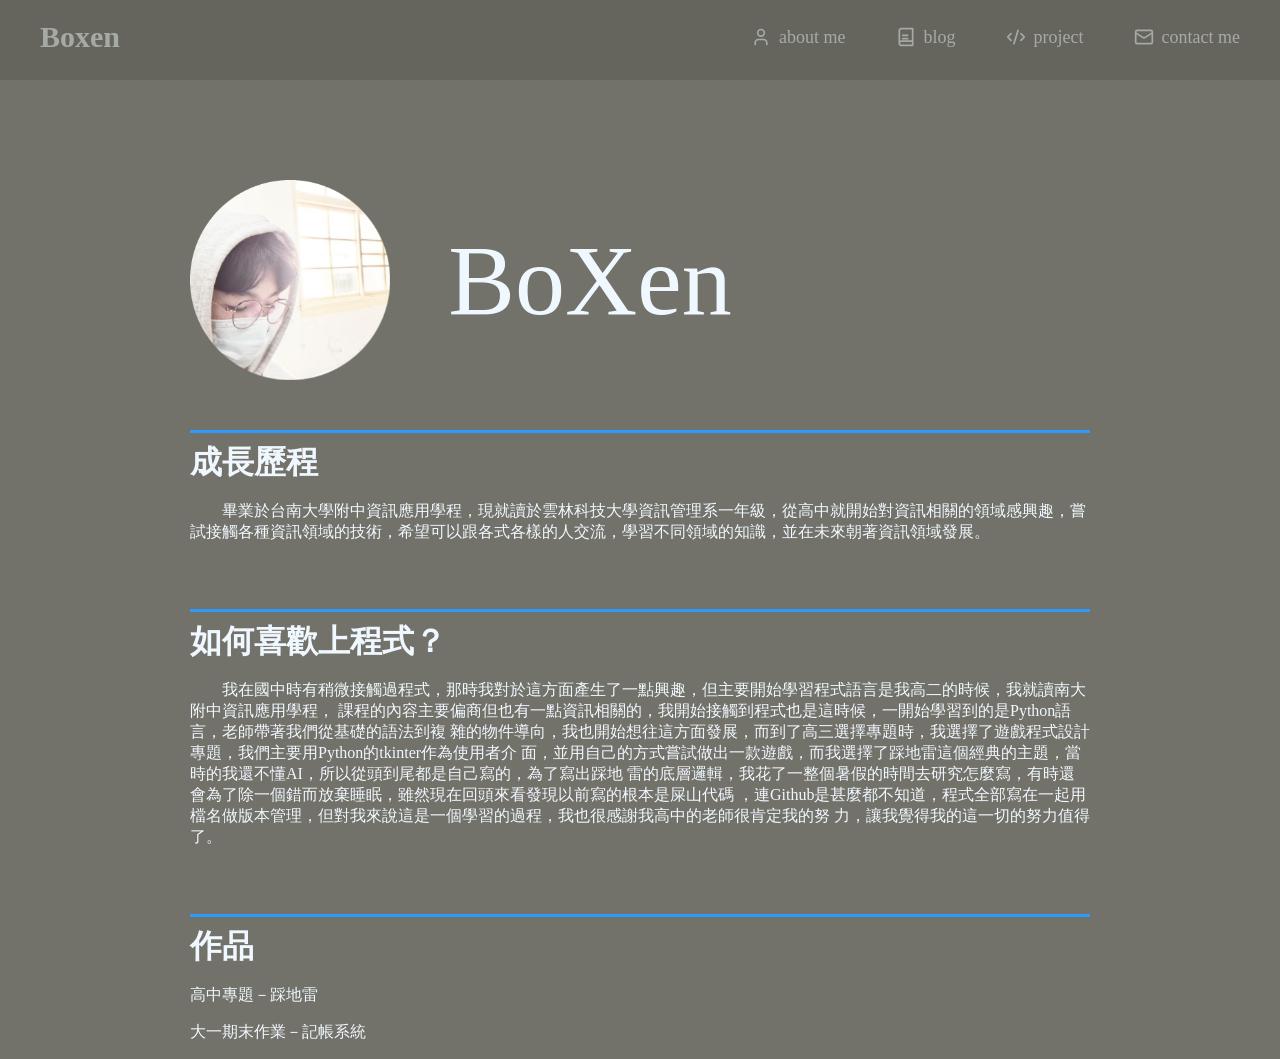
==== about.html @ bc4df102 "complete blog search skin and add blog href" ====
<!DOCTYPE html>
<html lang="en">
<head>
    <meta charset="UTF-8">
    <meta name="viewport" content="width=device-width, initial-scale=1.0">
    <link rel="stylesheet" href="nav.css">
    <link rel="stylesheet" href="about.css">
    <title>BoXen</title>
</head>
<body class="main-body">
    <nav class="custom-navbar">
        <div class="nav-container">
            <div>
                <a href="/" class="nav-name">Boxen</a>
            </div>
            <div class="nav-menu">
                <a href="./about.html" class="nav-item">
                    <svg xmlns="http://www.w3.org/2000/svg" viewBox="0 0 24 24" class="nav-icon"><path d="M19 21v-2a4 4 0 0 0-4-4H9a4 4 0 0 0-4 4v2"/><circle cx="12" cy="7" r="4"/></svg>
                    <span>about me</span>
                </a>
                <a href="./blog.html" class="nav-item">
                    <svg xmlns="http://www.w3.org/2000/svg" viewBox="0 0 24 24" class="nav-icon"><path d="M4 19.5v-15A2.5 2.5 0 0 1 6.5 2H20v20H6.5a2.5 2.5 0 0 1 0-5H20"/><path d="M14 10H8"/><path d="M14 14H8"/></svg>
                    <span>blog</span>
                </a>
                <a href="./project.html" class="nav-item">
                    <svg xmlns="http://www.w3.org/2000/svg" viewBox="0 0 24 24" class="nav-icon"><path d="M18 16l4-4-4-4"/><path d="M6 8l-4 4 4 4"/><path d="M14.5 4l-5 16"/></svg>
                    <span>project</span>
                </a>
                <a href="./contact.html" class="nav-item">
                    <svg xmlns="http://www.w3.org/2000/svg" viewBox="0 0 24 24" class="nav-icon"><rect width="20" height="16" x="2" y="4" rx="2"/><path d="m22 7-8.97 5.7a1.94 1.94 0 0 1-2.06 0L2 7"/></svg>                    
                    <span>contact me</span>
                </a>
            </div>
        </div>
    </nav>
    <div class="introduce-title">
        <img src="./image/avatar.png" class="avatar">
        <p class="name">BoXen</p>
        
    </div>
    <div>

        <hr size="5" style="border: none;background-color: #2E9AFE;margin-top: 50px;max-width: 900px;">
        <h1 style="margin: 0px auto;max-width: 900px;">成長歷程</h1>
        <div class="introduce-content">
            <p>　　畢業於台南大學附中資訊應用學程，現就讀於雲林科技大學資訊管理系一年級，從高中就開始對資訊相關的領域感興趣，嘗試接觸各種資訊領域的技術，希望可以跟各式各樣的人交流，學習不同領域的知識，並在未來朝著資訊領域發展。
            </p>
        </div>


        <hr size="5" style="border: none;background-color: #2E9AFE;margin-top: 50px;max-width: 900px;">
        <h1 style="margin: 0px auto;max-width: 900px;">如何喜歡上程式？</h1>
        <div class="introduce-content">
            <p>　　我在國中時有稍微接觸過程式，那時我對於這方面產生了一點興趣，但主要開始學習程式語言是我高二的時候，我就讀南大附中資訊應用學程，
            課程的內容主要偏商但也有一點資訊相關的，我開始接觸到程式也是這時候，一開始學習到的是Python語言，老師帶著我們從基礎的語法到複
            雜的物件導向，我也開始想往這方面發展，而到了高三選擇專題時，我選擇了遊戲程式設計專題，我們主要用Python的tkinter作為使用者介
            面，並用自己的方式嘗試做出一款遊戲，而我選擇了踩地雷這個經典的主題，當時的我還不懂AI，所以從頭到尾都是自己寫的，為了寫出踩地
            雷的底層邏輯，我花了一整個暑假的時間去研究怎麼寫，有時還會為了除一個錯而放棄睡眠，雖然現在回頭來看發現以前寫的根本是屎山代碼
            ，連Github是甚麼都不知道，程式全部寫在一起用檔名做版本管理，但對我來說這是一個學習的過程，我也很感謝我高中的老師很肯定我的努
            力，讓我覺得我的這一切的努力值得了。
            </p>
        </div>





        <hr size="5" style="border: none;background-color: #2E9AFE;margin-top: 50px;max-width: 900px;">
        <h1 style="margin: 0px auto;max-width: 900px;">作品</h1>
        <div class="introduce-work">
            <div class="introduce-work-1">
                <p>高中專題－踩地雷</p>
            </div>
            <div class="introduce-work-1">
                <p>大一期末作業－記帳系統</p>
            </div>
        </div>
    </div>
</body>
</html>
---- nav.css ----
* {
    box-sizing: border-box; 
}
.main-body {
    background-color: #73726a;
    margin: 0;
    color: aliceblue;
    max-height: 100vh;
}
.custom-navbar{
    background-color: #54534d;
    opacity: 0.4;
    position: fixed;
    top: 0;
    left: 0;
    right: 0;
    transition: all;
    transition-duration: 300ms;
}
.nav-container{
    display: flex;
    margin: 0 auto;
    max-width: 1200px;
    justify-content: space-between;
    height: 80px;
    padding: 20px 0px;
}
.nav-container div{
    max-width: 1200px;
}
.nav-name{
    display: flex;
    font-weight: bold;
    text-decoration: none;
    color: azure;
    font-size: 30px;
    transition: all 0.3s ease;
}
.nav-name:hover{
    transform: scale(1.2);
}
.nav-menu{
    display: flex;
    gap: 50px;
    align-items: center;
}
.nav-item{
    position: relative;
    display: flex;
    margin: auto;
    padding-bottom: 5px; /* 留一點空間給底線，不要黏太緊 */
    text-decoration: none;
    color: azure;
    font-size: 18px;
    font-weight: 100;
    gap: 8px;
    transition:  0.3s cubic-bezier(0.34, 1.2, 0.64, 1), color 0.3s ease;
}
.nav-item::after{
    position: absolute;
    content: '';
    bottom: 0px;
    left: 0px;
    width: 100%;
    height: 2px;
    background-color: #2E9AFE;
    transform: scaleY(0);
    transform-origin: bottom center;
    transition: transform 0.3s ease;
}
.nav-icon{
    width: 20px; 
    height: 20px;
    fill: none;
    stroke: currentColor;
    stroke-width: 2px; 
    stroke-linecap: round; 
    stroke-linejoin: round; 
}
.nav-item:hover{
    transform: translateY(-5px);
}
.nav-item:hover::after{
    transform: scaleY(1);
}
---- about.css ----
.introduce-title{
    display: flex;
    margin: 180px auto 0px auto;
    padding-left: 150px;
    max-width: 1200px;
    justify-content: left;
    gap: 50px;
}
.avatar{
    position: relative;
    width: 200px;
    height: 200px;
    
}
.name{
    display: flex;
    margin: 0px;
    padding: 0px;
    font-size: 100px;
    width: 300px;
    height: 200px;
    align-items: center;
    justify-content: center;
}
.introduce-content{
    display: flex;
    margin: 0px auto;
    padding: 0px;
    max-width: 900px;
    align-items: center;
}
.introduce-work{
    margin: 0px auto;
    padding: 0px;
    max-width: 900px;
    justify-content: left;
}
.introduce-work-1{
    margin: 0px auto;
    padding: 0px;
    max-width: 900px;
    justify-content: left;
}
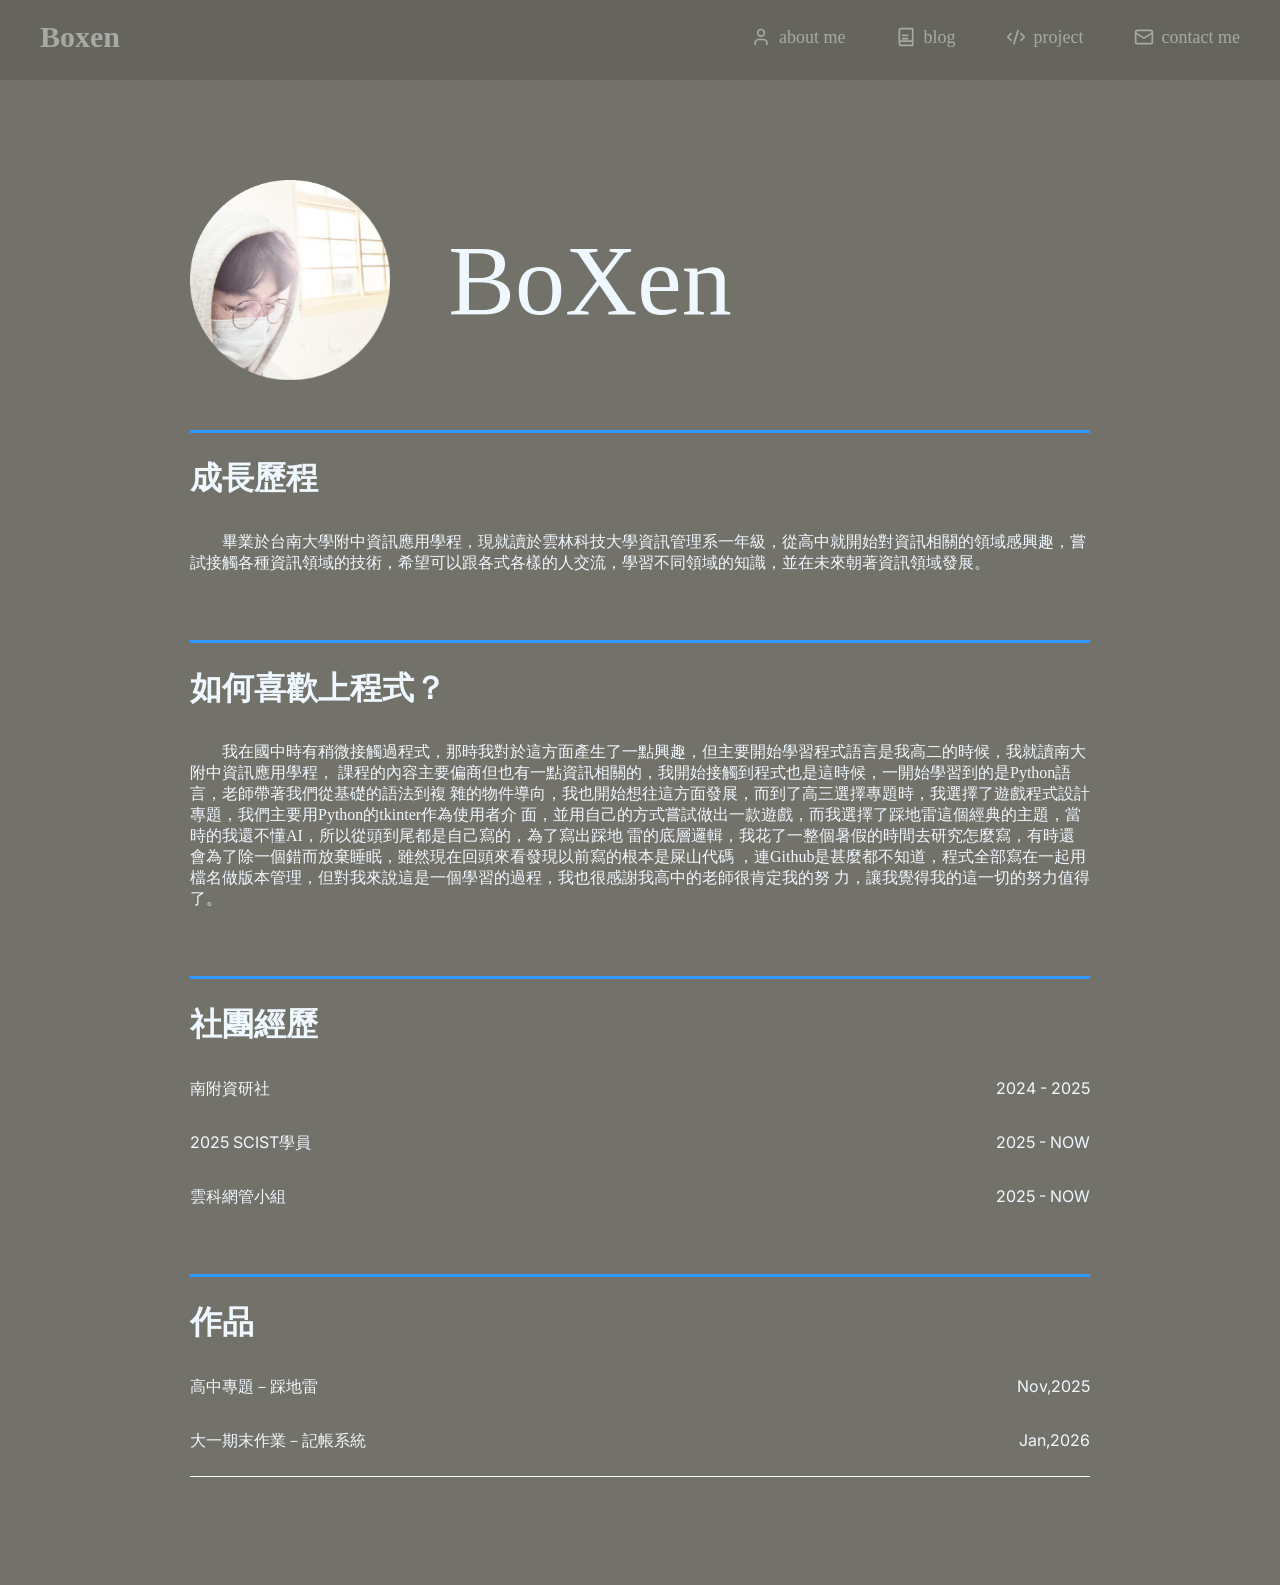
==== commit f763351e: "complete project and edit blog style" ====
--- a/about.html
+++ b/about.html
@@ -5,6 +5,9 @@
     <meta name="viewport" content="width=device-width, initial-scale=1.0">
     <link rel="stylesheet" href="nav.css">
     <link rel="stylesheet" href="about.css">
+    <link rel="preconnect" href="https://fonts.googleapis.com">
+    <link rel="preconnect" href="https://fonts.gstatic.com" crossorigin>
+    <link href="https://fonts.googleapis.com/css2?family=Inter:wght@400;700&family=JetBrains+Mono:wght@400;700&display=swap" rel="stylesheet">
     <title>BoXen</title>
 </head>
 <body class="main-body">
@@ -41,7 +44,7 @@
     <div>
 
         <hr size="5" style="border: none;background-color: #2E9AFE;margin-top: 50px;max-width: 900px;">
-        <h1 style="margin: 0px auto;max-width: 900px;">成長歷程</h1>
+        <h1 style="display: flex;margin: 0px auto;max-width: 900px;height: 75px;align-items: center;">成長歷程</h1>
         <div class="introduce-content">
             <p>　　畢業於台南大學附中資訊應用學程，現就讀於雲林科技大學資訊管理系一年級，從高中就開始對資訊相關的領域感興趣，嘗試接觸各種資訊領域的技術，希望可以跟各式各樣的人交流，學習不同領域的知識，並在未來朝著資訊領域發展。
             </p>
@@ -49,7 +52,7 @@
 
 
         <hr size="5" style="border: none;background-color: #2E9AFE;margin-top: 50px;max-width: 900px;">
-        <h1 style="margin: 0px auto;max-width: 900px;">如何喜歡上程式？</h1>
+        <h1 style="display: flex;margin: 0px auto;max-width: 900px;height: 75px;align-items: center;">如何喜歡上程式？</h1>
         <div class="introduce-content">
             <p>　　我在國中時有稍微接觸過程式，那時我對於這方面產生了一點興趣，但主要開始學習程式語言是我高二的時候，我就讀南大附中資訊應用學程，
             課程的內容主要偏商但也有一點資訊相關的，我開始接觸到程式也是這時候，一開始學習到的是Python語言，老師帶著我們從基礎的語法到複
@@ -61,20 +64,38 @@
             </p>
         </div>
 
-
-
+        <hr size="5" style="border: none;background-color: #2E9AFE;margin-top: 50px;max-width: 900px;">
+        <h1 style="display: flex;margin: 0px auto;max-width: 900px;height: 75px;align-items: center;">社團經歷</h1>
+        <div class="introduce-work">
+            <div class="introduce-work-1">
+                <p>南附資研社</p>
+                <p>2024 - 2025</p>
+            </div>
+            <div class="introduce-work-1">
+                <p>2025 SCIST學員</p>
+                <p>2025 - NOW</p>
+            </div>
+            <div class="introduce-work-1">
+                <p>雲科網管小組</p>
+                <p>2025 - NOW</p>
+            </div>
+        </div>
 
 
         <hr size="5" style="border: none;background-color: #2E9AFE;margin-top: 50px;max-width: 900px;">
-        <h1 style="margin: 0px auto;max-width: 900px;">作品</h1>
+        <h1 style="display: flex;margin: 0px auto;max-width: 900px;height: 75px;align-items: center;">作品</h1>
         <div class="introduce-work">
             <div class="introduce-work-1">
                 <p>高中專題－踩地雷</p>
+                <p>Nov,2025</p>
             </div>
             <div class="introduce-work-1">
                 <p>大一期末作業－記帳系統</p>
+                <p>Jan,2026</p>
             </div>
         </div>
     </div>
+    <hr size="3" style="border: none;background-color: white;max-width: 900px;">
+    <div style="height: 100px;"></div>
 </body>
 </html>
--- a/about.css
+++ b/about.css
@@ -30,14 +30,17 @@
     align-items: center;
 }
 .introduce-work{
+    font-family: 'Inter', -apple-system, BlinkMacSystemFont, "Segoe UI", Roboto, sans-serif;
     margin: 0px auto;
     padding: 0px;
     max-width: 900px;
     justify-content: left;
 }
 .introduce-work-1{
+    display: flex;
     margin: 0px auto;
     padding: 0px;
     max-width: 900px;
-    justify-content: left;
+    justify-content: space-between;
+
 }
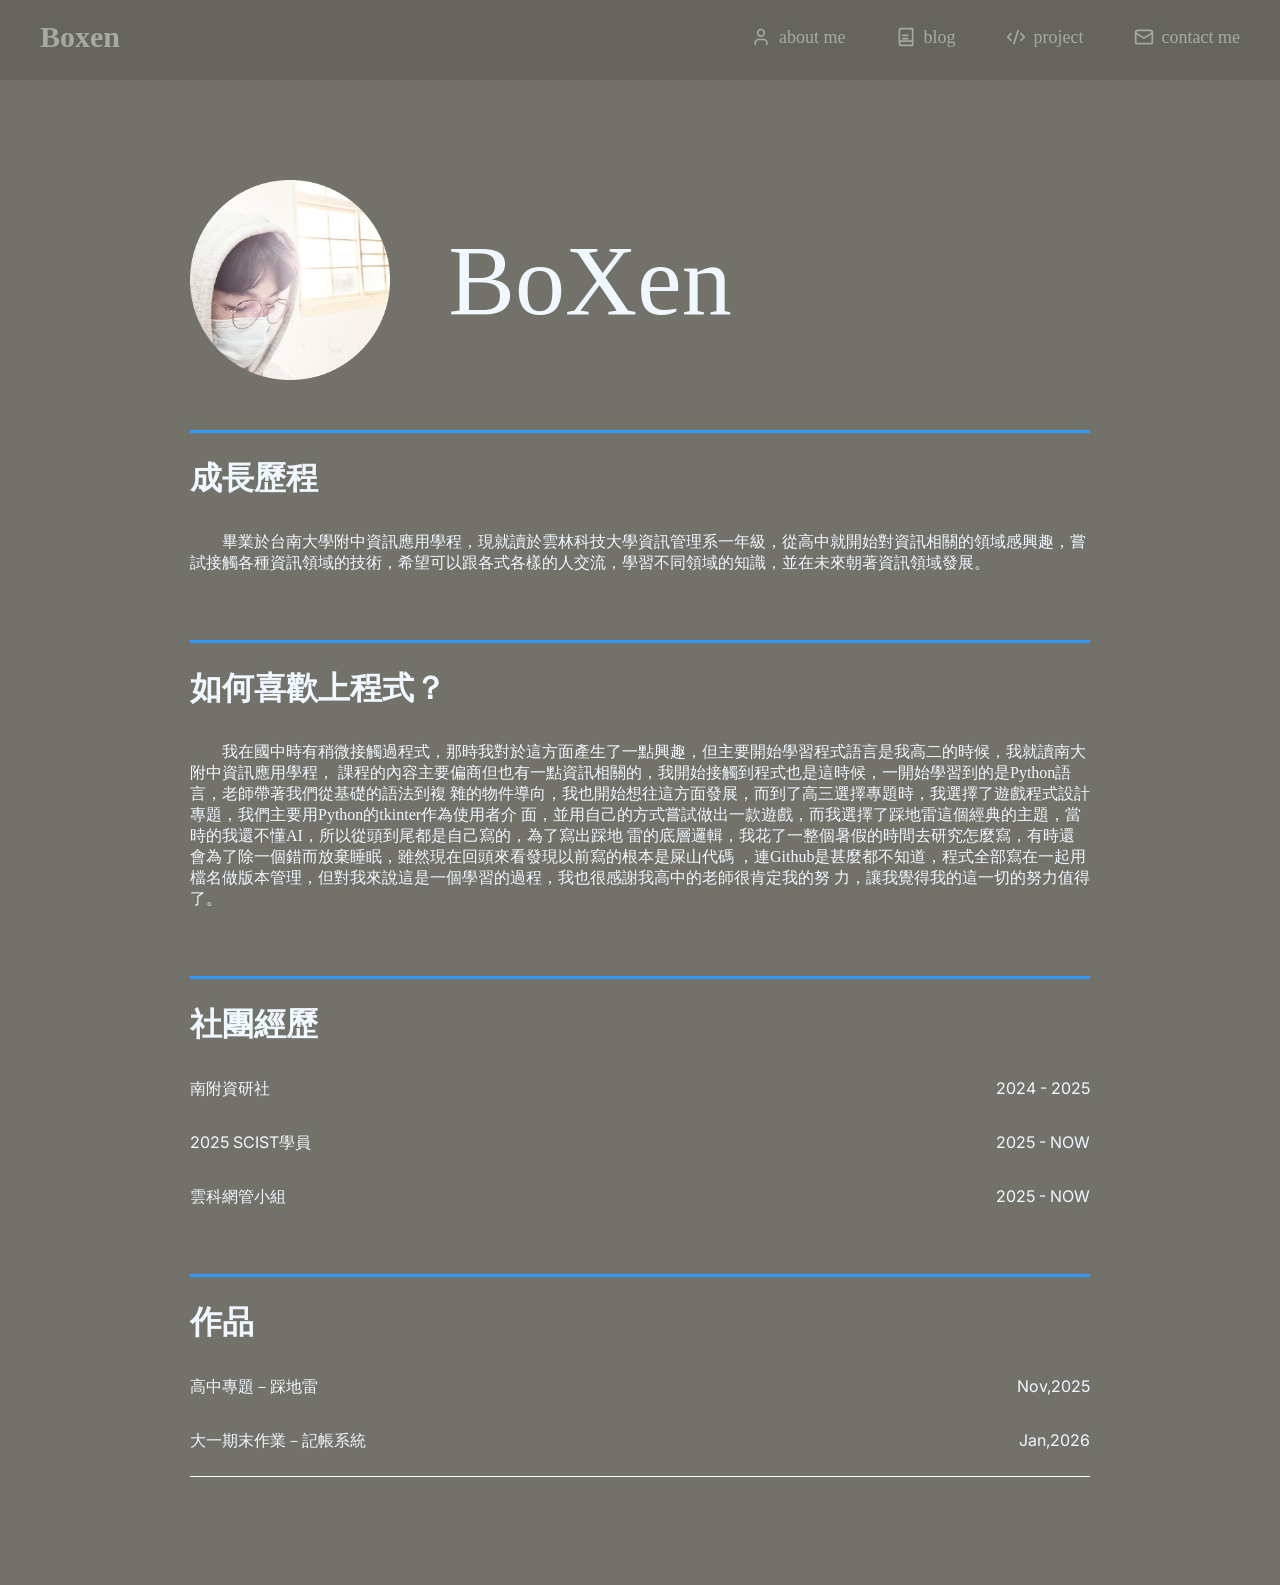
==== commit 6f7dbdce: "add nav.js" ====
--- a/about.html
+++ b/about.html
@@ -8,6 +8,7 @@
     <link rel="preconnect" href="https://fonts.googleapis.com">
     <link rel="preconnect" href="https://fonts.gstatic.com" crossorigin>
     <link href="https://fonts.googleapis.com/css2?family=Inter:wght@400;700&family=JetBrains+Mono:wght@400;700&display=swap" rel="stylesheet">
+    
     <title>BoXen</title>
 </head>
 <body class="main-body">
@@ -98,4 +99,5 @@
     <hr size="3" style="border: none;background-color: white;max-width: 900px;">
     <div style="height: 100px;"></div>
 </body>
+<script src="nav.js"></script>
 </html>
--- a/nav.css
+++ b/nav.css
@@ -14,8 +14,12 @@
     top: 0;
     left: 0;
     right: 0;
+    z-index: 4;
     transition: all;
     transition-duration: 300ms;
+}
+.nav-up {
+    transform: translateY(-80px);
 }
 .nav-container{
     display: flex;
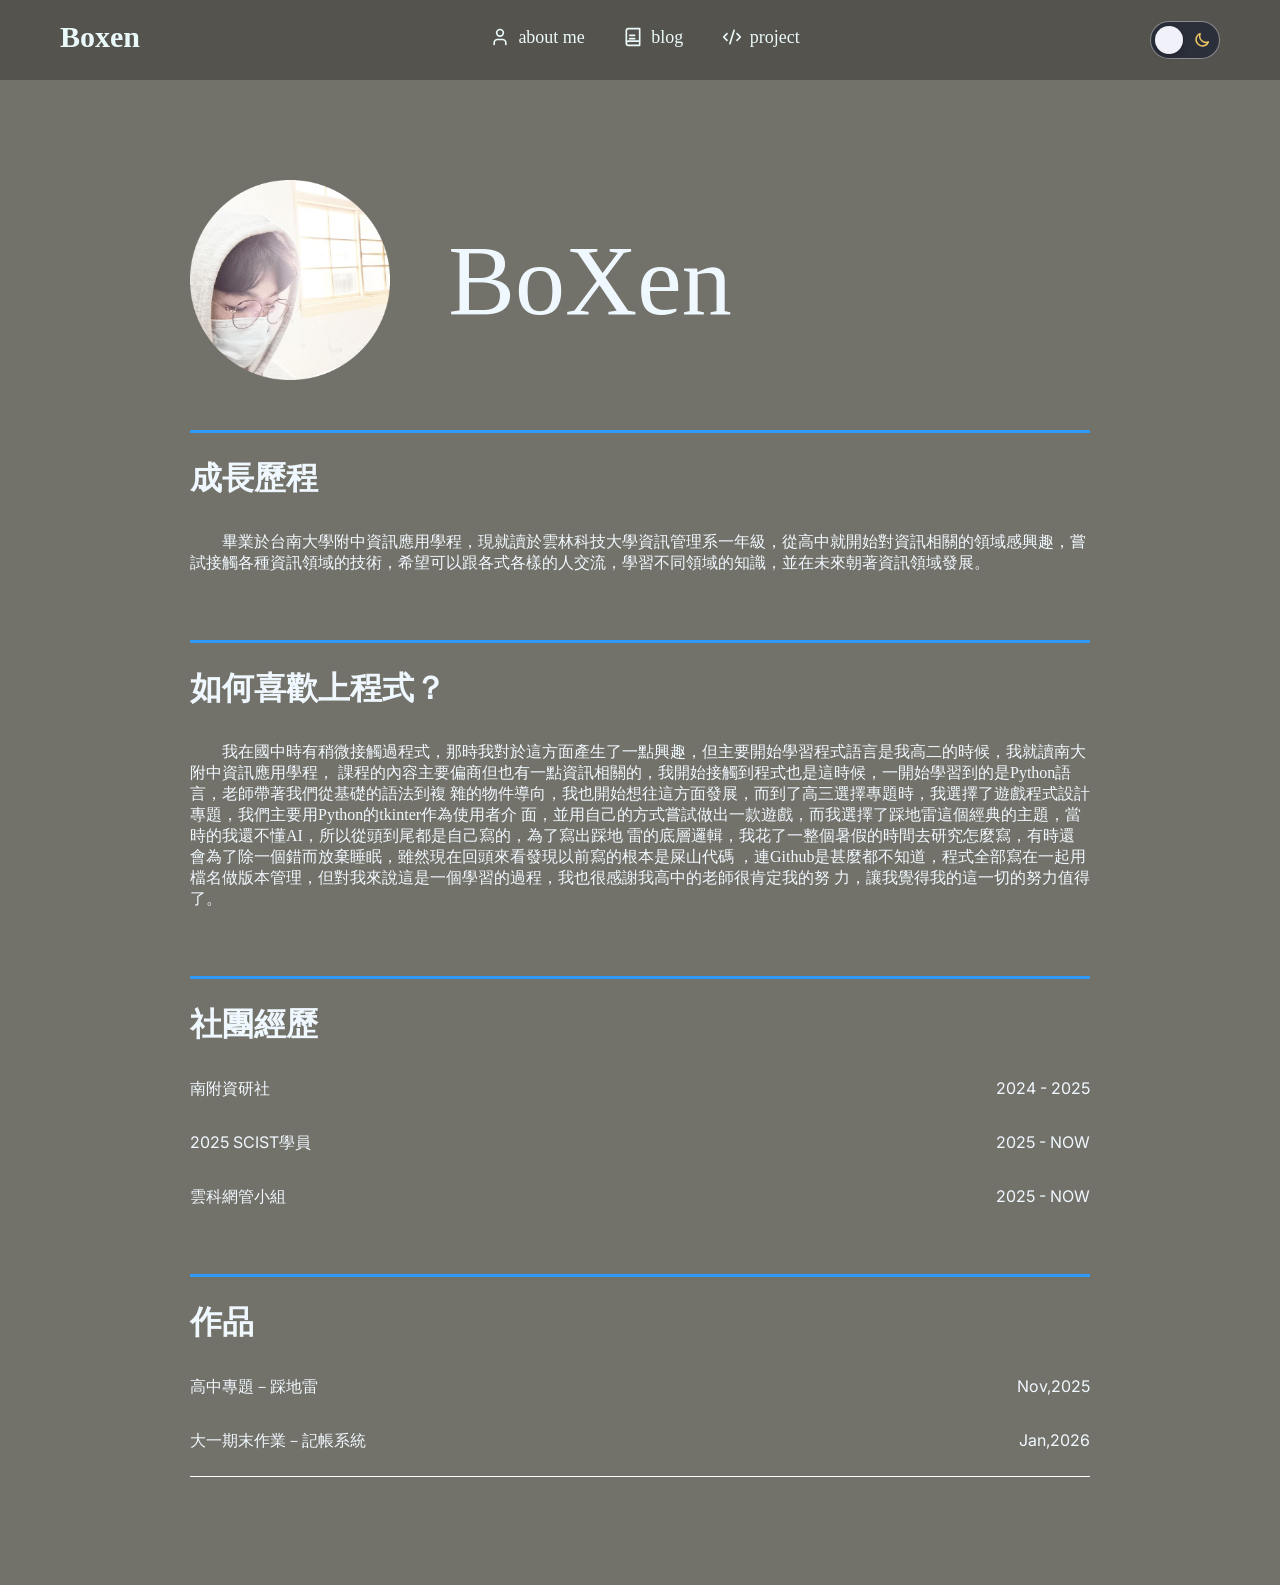
==== commit 95376056: "feat: 新增主題切換與可拖曳的首頁終端機視窗" ====
--- a/about.html
+++ b/about.html
@@ -3,19 +3,21 @@
 <head>
     <meta charset="UTF-8">
     <meta name="viewport" content="width=device-width, initial-scale=1.0">
-    <link rel="stylesheet" href="nav.css">
-    <link rel="stylesheet" href="about.css">
+    <link rel="stylesheet" href="assets/css/nav.css">
+    <link rel="stylesheet" href="assets/css/about.css">
     <link rel="preconnect" href="https://fonts.googleapis.com">
     <link rel="preconnect" href="https://fonts.gstatic.com" crossorigin>
     <link href="https://fonts.googleapis.com/css2?family=Inter:wght@400;700&family=JetBrains+Mono:wght@400;700&display=swap" rel="stylesheet">
     
+    <link rel="stylesheet" href="assets/css/theme.css">
+    <script src="assets/js/theme.js"></script>
     <title>BoXen</title>
 </head>
 <body class="main-body">
     <nav class="custom-navbar">
         <div class="nav-container">
             <div>
-                <a href="/" class="nav-name">Boxen</a>
+                <a href="./index.html" class="nav-name">Boxen</a>
             </div>
             <div class="nav-menu">
                 <a href="./about.html" class="nav-item">
@@ -30,15 +32,19 @@
                     <svg xmlns="http://www.w3.org/2000/svg" viewBox="0 0 24 24" class="nav-icon"><path d="M18 16l4-4-4-4"/><path d="M6 8l-4 4 4 4"/><path d="M14.5 4l-5 16"/></svg>
                     <span>project</span>
                 </a>
-                <a href="./contact.html" class="nav-item">
+                <!-- <a href="./contact.html" class="nav-item">
                     <svg xmlns="http://www.w3.org/2000/svg" viewBox="0 0 24 24" class="nav-icon"><rect width="20" height="16" x="2" y="4" rx="2"/><path d="m22 7-8.97 5.7a1.94 1.94 0 0 1-2.06 0L2 7"/></svg>                    
                     <span>contact me</span>
-                </a>
+                </a> -->
             </div>
+            <button class="theme-toggle" type="button" aria-label="切換為淺色模式" aria-pressed="false">
+                <svg aria-hidden="true" viewBox="0 0 24 24"><path d="M12 3v2m0 14v2M3 12h2m14 0h2M5.6 5.6 7 7m10 10 1.4 1.4M18.4 5.6 17 7M7 17l-1.4 1.4"/><circle cx="12" cy="12" r="4"/></svg>
+                <svg aria-hidden="true" viewBox="0 0 24 24"><path d="M20.5 14.5A8.5 8.5 0 0 1 9.5 3.5 8.5 8.5 0 1 0 20.5 14.5Z"/></svg>
+            </button>
         </div>
     </nav>
     <div class="introduce-title">
-        <img src="./image/avatar.png" class="avatar">
+        <img src="./assets/images/avatar.png" class="avatar">
         <p class="name">BoXen</p>
         
     </div>
@@ -99,5 +105,5 @@
     <hr size="3" style="border: none;background-color: white;max-width: 900px;">
     <div style="height: 100px;"></div>
 </body>
-<script src="nav.js"></script>
-</html>+<script src="assets/js/nav.js"></script>
+</html>
--- a/assets/css/nav.css
+++ b/assets/css/nav.css
@@ -0,0 +1,89 @@
+* {
+    box-sizing: border-box; 
+}
+.main-body {
+    background-color: #73726a;
+    margin: 0;
+    color: aliceblue;
+    max-height: 80vh;
+}
+.custom-navbar{
+    background-color: #54534d;
+    opacity: 0.4;
+    position: fixed;
+    top: 0;
+    left: 0;
+    right: 0;
+    z-index: 4;
+    transition: all;
+    transition-duration: 300ms;
+}
+.nav-up {
+    transform: translateY(-80px);
+}
+.nav-container{
+    display: flex;
+    margin: 0 auto;
+    max-width: 1200px;
+    justify-content: space-between;
+    height: 80px;
+    padding: 20px 0px;
+}
+.nav-container div{
+    max-width: 1200px;
+}
+.nav-name{
+    display: flex;
+    font-weight: bold;
+    text-decoration: none;
+    color: azure;
+    font-size: 30px;
+    transition: all 0.3s ease;
+}
+.nav-name:hover{
+    transform: scale(1.2);
+}
+.nav-menu{
+    display: flex;
+    gap: 50px;
+    align-items: center;
+}
+.nav-item{
+    position: relative;
+    display: flex;
+    margin: auto;
+    padding-bottom: 5px; /* 留一點空間給底線，不要黏太緊 */
+    text-decoration: none;
+    color: azure;
+    font-size: 18px;
+    font-weight: 100;
+    gap: 8px;
+    transition:  0.3s cubic-bezier(0.34, 1.2, 0.64, 1), color 0.3s ease;
+}
+.nav-item::after{
+    position: absolute;
+    content: '';
+    bottom: 0px;
+    left: 0px;
+    width: 100%;
+    height: 2px;
+    background-color: #2E9AFE;
+    transform: scaleY(0);
+    transform-origin: bottom center;
+    transition: transform 0.3s ease;
+}
+.nav-icon{
+    width: 20px; 
+    height: 20px;
+    fill: none;
+    stroke: currentColor;
+    stroke-width: 2px; 
+    stroke-linecap: round; 
+    stroke-linejoin: round; 
+}
+.nav-item:hover{
+    transform: translateY(-5px);
+}
+.nav-item:hover::after{
+    transform: scaleY(1);
+}
--- a/assets/css/about.css
+++ b/assets/css/about.css
@@ -0,0 +1,46 @@
+.introduce-title{
+    display: flex;
+    margin: 180px auto 0px auto;
+    padding-left: 150px;
+    max-width: 1200px;
+    justify-content: left;
+    gap: 50px;
+}
+.avatar{
+    position: relative;
+    width: 200px;
+    height: 200px;
+    
+}
+.name{
+    display: flex;
+    margin: 0px;
+    padding: 0px;
+    font-size: 100px;
+    width: 300px;
+    height: 200px;
+    align-items: center;
+    justify-content: center;
+}
+.introduce-content{
+    display: flex;
+    margin: 0px auto;
+    padding: 0px;
+    max-width: 900px;
+    align-items: center;
+}
+.introduce-work{
+    font-family: 'Inter', -apple-system, BlinkMacSystemFont, "Segoe UI", Roboto, sans-serif;
+    margin: 0px auto;
+    padding: 0px;
+    max-width: 900px;
+    justify-content: left;
+}
+.introduce-work-1{
+    display: flex;
+    margin: 0px auto;
+    padding: 0px;
+    max-width: 900px;
+    justify-content: space-between;
+
+}
--- a/assets/css/theme.css
+++ b/assets/css/theme.css
@@ -0,0 +1,140 @@
+.nav-container {
+    gap: 20px;
+    padding-inline: 20px;
+}
+
+.custom-navbar {
+    opacity: .96;
+}
+
+.nav-menu {
+    gap: clamp(12px, 3vw, 50px);
+}
+
+.theme-toggle {
+    align-self: center;
+    flex: none;
+    display: inline-flex;
+    align-items: center;
+    justify-content: space-between;
+    width: 70px;
+    height: 38px;
+    padding: 5px 8px;
+    border: 1px solid rgba(255, 255, 255, .45);
+    border-radius: 999px;
+    background: #292d38;
+    color: #f4c963;
+    cursor: pointer;
+    position: relative;
+    transition: background .25s ease, border-color .25s ease;
+}
+
+.main-body {
+    min-height: 100vh;
+    max-height: none;
+}
+
+.theme-toggle::after {
+    content: '';
+    position: absolute;
+    top: 4px;
+    left: 4px;
+    width: 28px;
+    height: 28px;
+    border-radius: 50%;
+    background: #f7f8ff;
+    box-shadow: 0 2px 6px rgba(0, 0, 0, .25);
+    transition: transform .25s ease;
+}
+
+.theme-toggle svg {
+    width: 18px;
+    height: 18px;
+    fill: none;
+    stroke: currentColor;
+    stroke-width: 2;
+    stroke-linecap: round;
+    stroke-linejoin: round;
+}
+
+.theme-toggle:focus-visible {
+    outline: 3px solid #2e9afe;
+    outline-offset: 3px;
+}
+
+html[data-theme='light'] .theme-toggle {
+    background: #dcecff;
+    color: #c77a12;
+    border-color: #9ac5ed;
+}
+
+html[data-theme='light'] .theme-toggle::after {
+    transform: translateX(32px);
+}
+
+html[data-theme='light'] .main-body {
+    background-color: #f5f8fc;
+    color: #243348;
+}
+
+html[data-theme='light'] .custom-navbar {
+    background-color: #eaf3fc;
+    opacity: .96;
+}
+
+html[data-theme='light'] .nav-name,
+html[data-theme='light'] .nav-item {
+    color: #243348;
+}
+
+html[data-theme='light'] .home-page {
+    background-image: linear-gradient(rgba(247, 251, 255, .88), rgba(247, 251, 255, .88)), url('../images/index_background.png');
+}
+
+html[data-theme='light'] .container-title {
+    text-shadow: 0 0 18px rgba(46, 154, 254, .22);
+}
+
+html[data-theme='light'] .container-content {
+    color: #43566e;
+}
+
+html[data-theme='light'] .container-content .line {
+    color: #667d92;
+}
+
+html[data-theme='light'] .page-divider,
+html[data-theme='light'] hr[style*='background-color: white'] {
+    background-color: #abc7df !important;
+}
+
+html[data-theme='light'] .blog-recommend a,
+html[data-theme='light'] .post,
+html[data-theme='light'] .page-title {
+    color: #243348;
+}
+
+html[data-theme='light'] .post,
+html[data-theme='light'] .project-card,
+html[data-theme='light'] .contact-container form {
+    background: #fff;
+    border-color: #c6d9ed;
+    box-shadow: 0 8px 26px rgba(45, 80, 120, .1);
+}
+
+html[data-theme='light'] .input-group input,
+html[data-theme='light'] .input-group textarea {
+    background: #f7faff;
+    border-color: #a9bfd4;
+    color: #243348;
+}
+
+@media (max-width: 760px) {
+    .nav-container { gap: 10px; padding-inline: 12px; }
+    .nav-name { font-size: 24px; }
+    .nav-menu { gap: 10px; }
+    .nav-item { font-size: 0; }
+    .nav-icon { width: 22px; height: 22px; }
+    .theme-toggle { width: 62px; }
+    html[data-theme='light'] .theme-toggle::after { transform: translateX(24px); }
+}
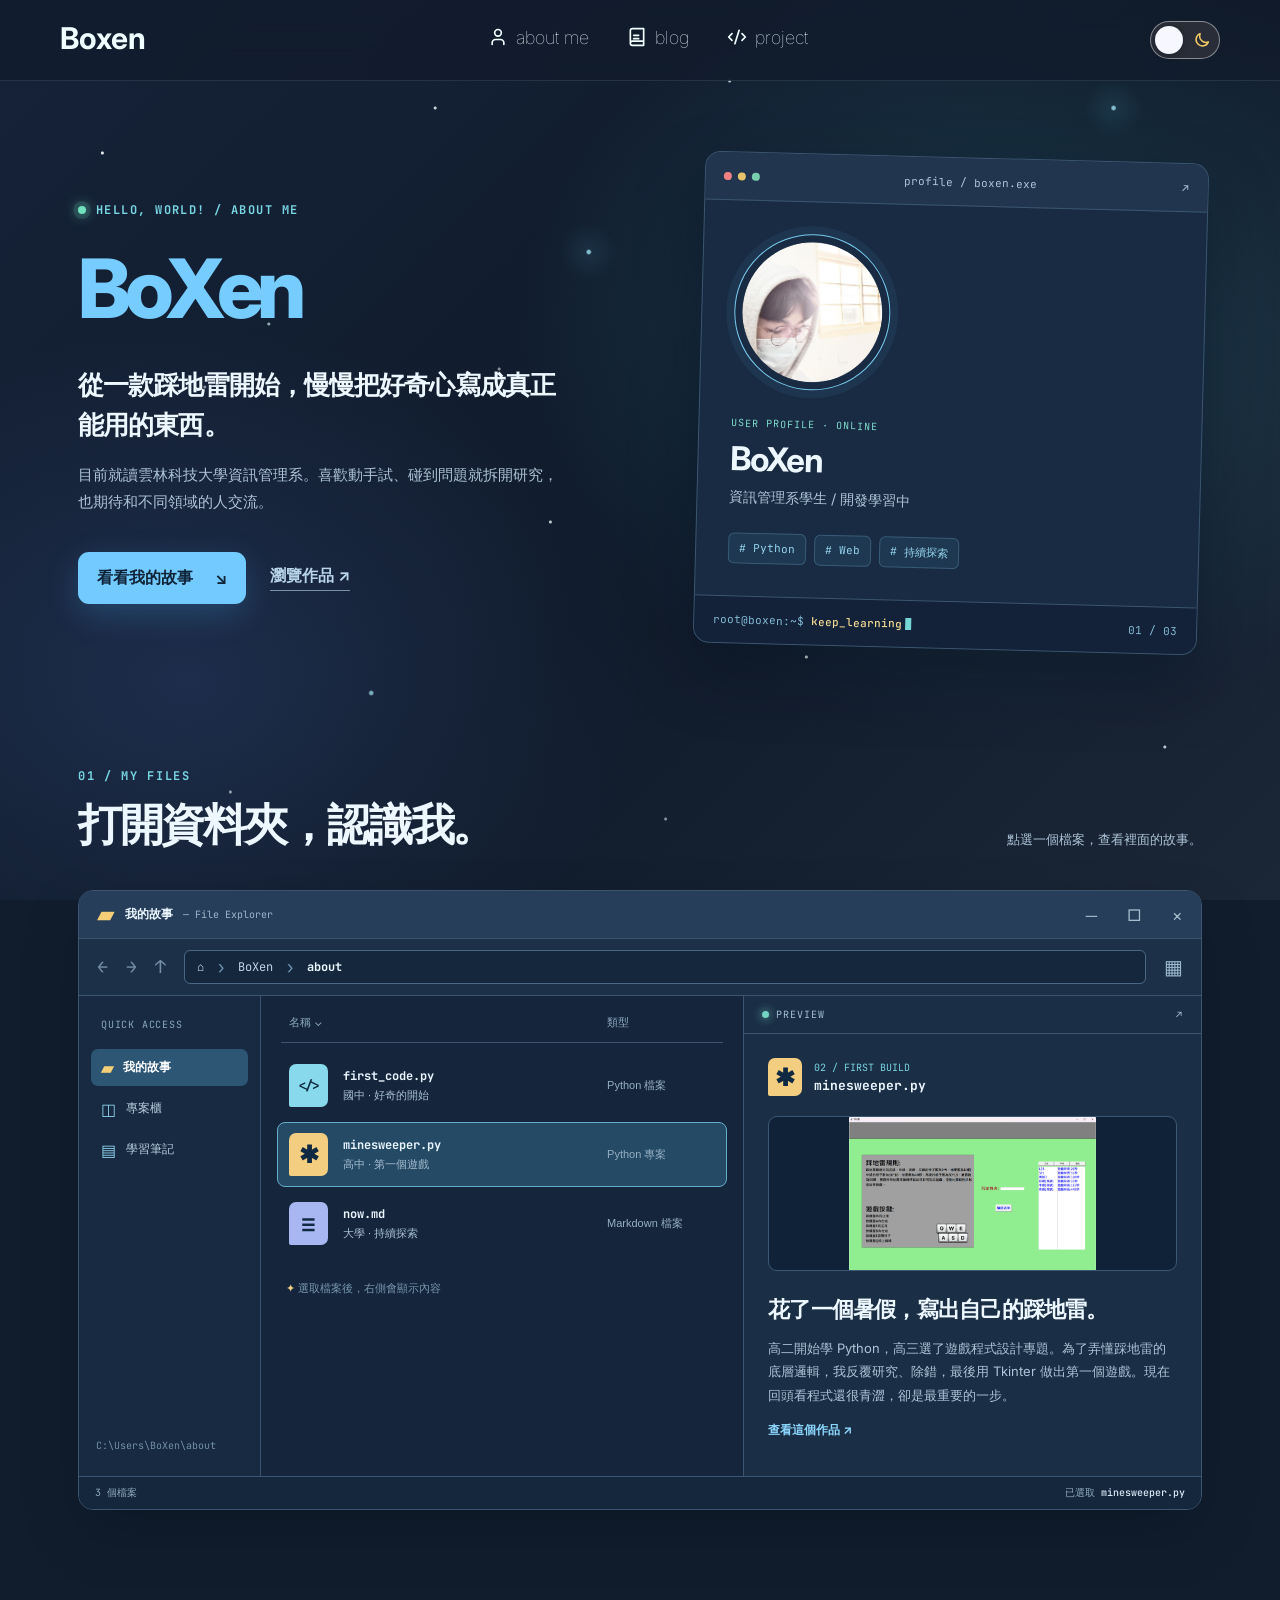
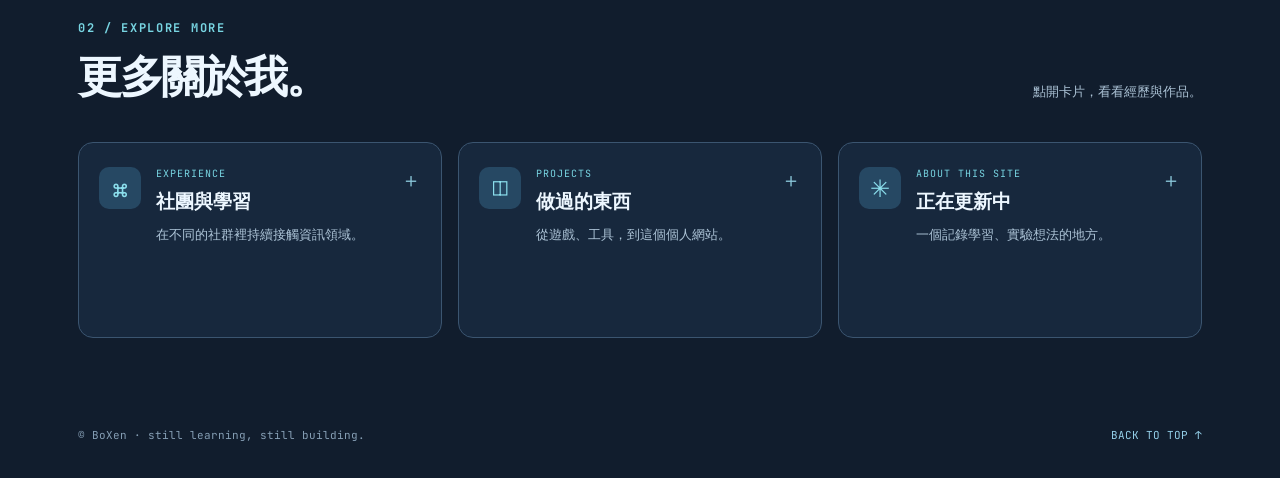
==== commit 1ff3b8f7: "feat:用互動式檔案總管來呈現about me內容" ====
--- a/about.html
+++ b/about.html
@@ -1,109 +1,148 @@
 <!DOCTYPE html>
-<html lang="en">
+<html lang="zh-Hant">
 <head>
-    <meta charset="UTF-8">
-    <meta name="viewport" content="width=device-width, initial-scale=1.0">
-    <link rel="stylesheet" href="assets/css/nav.css">
-    <link rel="stylesheet" href="assets/css/about.css">
-    <link rel="preconnect" href="https://fonts.googleapis.com">
-    <link rel="preconnect" href="https://fonts.gstatic.com" crossorigin>
-    <link href="https://fonts.googleapis.com/css2?family=Inter:wght@400;700&family=JetBrains+Mono:wght@400;700&display=swap" rel="stylesheet">
-    
-    <link rel="stylesheet" href="assets/css/theme.css">
-    <script src="assets/js/theme.js"></script>
-    <title>BoXen</title>
+  <meta charset="UTF-8">
+  <meta name="viewport" content="width=device-width, initial-scale=1.0">
+  <meta name="description" content="認識 BoXen：從第一個 Python 踩地雷遊戲，到持續探索程式與資訊領域的學習旅程。">
+  <link rel="stylesheet" href="assets/css/nav.css">
+  <link rel="stylesheet" href="assets/css/about.css">
+  <link rel="preconnect" href="https://fonts.googleapis.com">
+  <link rel="preconnect" href="https://fonts.gstatic.com" crossorigin>
+  <link href="https://fonts.googleapis.com/css2?family=Inter:wght@400;500;600;700;800&family=JetBrains+Mono:wght@400;500;700&display=swap" rel="stylesheet">
+  <link rel="stylesheet" href="assets/css/theme.css">
+  <script src="assets/js/theme.js"></script>
+  <script src="assets/js/nav.js" defer></script>
+  <script src="assets/js/about.js" defer></script>
+  <title>About Me · BoXen</title>
 </head>
-<body class="main-body">
-    <nav class="custom-navbar">
-        <div class="nav-container">
-            <div>
-                <a href="./index.html" class="nav-name">Boxen</a>
+<body class="main-body about-body">
+  <nav class="custom-navbar" aria-label="主要導覽">
+    <div class="nav-container">
+      <a href="./index.html" class="nav-name">Boxen</a>
+      <div class="nav-menu">
+        <a href="./about.html" class="nav-item" aria-current="page"><svg aria-hidden="true" viewBox="0 0 24 24" class="nav-icon"><path d="M19 21v-2a4 4 0 0 0-4-4H9a4 4 0 0 0-4 4v2"/><circle cx="12" cy="7" r="4"/></svg><span>about me</span></a>
+        <a href="./blog.html" class="nav-item"><svg aria-hidden="true" viewBox="0 0 24 24" class="nav-icon"><path d="M4 19.5v-15A2.5 2.5 0 0 1 6.5 2H20v20H6.5a2.5 2.5 0 0 1 0-5H20"/><path d="M14 10H8"/><path d="M14 14H8"/></svg><span>blog</span></a>
+        <a href="./project.html" class="nav-item"><svg aria-hidden="true" viewBox="0 0 24 24" class="nav-icon"><path d="M18 16l4-4-4-4"/><path d="M6 8l-4 4 4 4"/><path d="M14.5 4l-5 16"/></svg><span>project</span></a>
+      </div>
+      <button class="theme-toggle" type="button" aria-label="切換為淺色模式" aria-pressed="false"><svg aria-hidden="true" viewBox="0 0 24 24"><path d="M12 3v2m0 14v2M3 12h2m14 0h2M5.6 5.6 7 7m10 10 1.4 1.4M18.4 5.6 17 7M7 17l-1.4 1.4"/><circle cx="12" cy="12" r="4"/></svg><svg aria-hidden="true" viewBox="0 0 24 24"><path d="M20.5 14.5A8.5 8.5 0 0 1 9.5 3.5 8.5 8.5 0 1 0 20.5 14.5Z"/></svg></button>
+    </div>
+  </nav>
+  <main class="about-shell">
+    <section class="hero" aria-labelledby="hero-title">
+      <div class="hero-copy">
+        <p class="eyebrow"><span class="status-dot"></span> HELLO, WORLD! / ABOUT ME</p>
+        <h1 id="hero-title"> <span>BoXen</span></h1>
+        <p class="hero-lead">從一款踩地雷開始，慢慢把好奇心寫成真正能用的東西。</p>
+        <p class="hero-description">目前就讀雲林科技大學資訊管理系。喜歡動手試、碰到問題就拆開研究，也期待和不同領域的人交流。</p>
+        <div class="hero-actions"><a class="primary-action" href="#journey">看看我的故事 <span aria-hidden="true">↘</span></a><a class="text-action" href="./project.html">瀏覽作品 ↗</a></div>
+      </div>
+      <div class="profile-window" aria-label="BoXen 個人檔案">
+        <div class="window-bar"><div class="window-dots" aria-hidden="true"><i></i><i></i><i></i></div><span>profile / boxen.exe</span><span aria-hidden="true">↗</span></div>
+        <div class="profile-content">
+          <div class="avatar-frame"><img src="./assets/images/avatar.png" alt="BoXen 的頭像"></div>
+          <div class="profile-meta"><span class="profile-label">USER PROFILE · ONLINE</span><strong>BoXen</strong><span>資訊管理系學生 / 開發學習中</span></div>
+          <div class="profile-tags"><span># Python</span><span># Web</span><span># 持續探索</span></div>
+        </div>
+        <div class="window-footer"><span>root@boxen:~$ <b>keep_learning</b><i class="cursor" aria-hidden="true"></i></span><span>01 / 03</span></div>
+      </div>
+    </section>
+
+    <section class="section" id="journey" aria-labelledby="journey-title">
+      <div class="section-heading"><div><p class="section-kicker">01 / MY FILES</p><h2 id="journey-title">打開資料夾，認識我。</h2></div><p>點選一個檔案，查看裡面的故事。</p></div>
+      <div class="file-explorer" aria-label="我的故事檔案總管">
+        <div class="explorer-titlebar">
+          <div class="explorer-title"><span class="folder-mark" aria-hidden="true">▰</span><strong>我的故事</strong><span class="titlebar-suffix">— File Explorer</span></div>
+          <div class="explorer-controls" aria-hidden="true"><span>─</span><span>□</span><span>×</span></div>
+        </div>
+        <div class="explorer-toolbar">
+          <span class="toolbar-arrow" aria-hidden="true">←</span>
+          <span class="toolbar-arrow" aria-hidden="true">→</span>
+          <span class="toolbar-arrow" aria-hidden="true">↑</span>
+          <div class="path-bar" aria-label="目前位置"><span aria-hidden="true">⌂</span><span class="path-divider" aria-hidden="true">›</span><span>BoXen</span><span class="path-divider" aria-hidden="true">›</span><strong>about</strong></div>
+          <span class="toolbar-view" aria-hidden="true">▦</span>
+        </div>
+        <div class="explorer-content">
+          <aside class="explorer-sidebar" aria-label="快速存取">
+            <p>QUICK ACCESS</p>
+            <span class="sidebar-current"><span aria-hidden="true">▰</span> 我的故事</span>
+            <a href="./project.html"><span aria-hidden="true">◫</span> 專案櫃</a>
+            <a href="./blog.html"><span aria-hidden="true">▤</span> 學習筆記</a>
+            <div class="sidebar-path">C:\Users\BoXen\about</div>
+          </aside>
+          <div class="explorer-main">
+            <div class="files-header"><span>名稱 <span aria-hidden="true">⌄</span></span><span>類型</span></div>
+            <div class="file-list" aria-label="故事檔案">
+              <button class="story-file" type="button" aria-controls="file-start" aria-pressed="false">
+                <span class="file-symbol file-symbol-code" aria-hidden="true">&lt;/&gt;</span><span class="file-name"><strong>first_code.py</strong><small>國中 · 好奇的開始</small></span><span class="file-type">Python 檔案</span>
+              </button>
+              <button class="story-file is-selected" type="button" aria-controls="file-game" aria-pressed="true">
+                <span class="file-symbol file-symbol-game" aria-hidden="true">✱</span><span class="file-name"><strong>minesweeper.py</strong><small>高中 · 第一個遊戲</small></span><span class="file-type">Python 專案</span>
+              </button>
+              <button class="story-file" type="button" aria-controls="file-now" aria-pressed="false">
+                <span class="file-symbol file-symbol-note" aria-hidden="true">≡</span><span class="file-name"><strong>now.md</strong><small>大學 · 持續探索</small></span><span class="file-type">Markdown 檔案</span>
+              </button>
             </div>
-            <div class="nav-menu">
-                <a href="./about.html" class="nav-item">
-                    <svg xmlns="http://www.w3.org/2000/svg" viewBox="0 0 24 24" class="nav-icon"><path d="M19 21v-2a4 4 0 0 0-4-4H9a4 4 0 0 0-4 4v2"/><circle cx="12" cy="7" r="4"/></svg>
-                    <span>about me</span>
-                </a>
-                <a href="./blog.html" class="nav-item">
-                    <svg xmlns="http://www.w3.org/2000/svg" viewBox="0 0 24 24" class="nav-icon"><path d="M4 19.5v-15A2.5 2.5 0 0 1 6.5 2H20v20H6.5a2.5 2.5 0 0 1 0-5H20"/><path d="M14 10H8"/><path d="M14 14H8"/></svg>
-                    <span>blog</span>
-                </a>
-                <a href="./project.html" class="nav-item">
-                    <svg xmlns="http://www.w3.org/2000/svg" viewBox="0 0 24 24" class="nav-icon"><path d="M18 16l4-4-4-4"/><path d="M6 8l-4 4 4 4"/><path d="M14.5 4l-5 16"/></svg>
-                    <span>project</span>
-                </a>
-                <!-- <a href="./contact.html" class="nav-item">
-                    <svg xmlns="http://www.w3.org/2000/svg" viewBox="0 0 24 24" class="nav-icon"><rect width="20" height="16" x="2" y="4" rx="2"/><path d="m22 7-8.97 5.7a1.94 1.94 0 0 1-2.06 0L2 7"/></svg>                    
-                    <span>contact me</span>
-                </a> -->
+            <div class="explorer-hint"><span aria-hidden="true">✦</span> 選取檔案後，右側會顯示內容</div>
+          </div>
+          <div class="preview-area" aria-live="polite">
+            <div class="preview-chrome"><span class="preview-light" aria-hidden="true"></span><span>PREVIEW</span><span aria-hidden="true">↗</span></div>
+            <article class="file-preview" id="file-start" hidden>
+              <div class="preview-file"><span class="file-symbol file-symbol-code" aria-hidden="true">&lt;/&gt;</span><div><small>01 / THE SPARK</small><strong>first_code.py</strong></div></div>
+              <div class="code-preview" aria-label="程式碼示意"><span class="code-line"><i>01</i><span class="code-comment"># 最初的一點好奇</span></span><span class="code-line"><i>02</i><span><b>print</b>(<em>"Hello World"</em>)</span></span><span class="code-line"><i>03</i><span class="code-output">↳ Hello World</span></span></div>
+              <h3>第一次發現，原來想法可以被寫出來。</h3>
+              <p>國中時稍微接觸過程式，對這個領域產生興趣。那時還不知道自己會做什麼，但已經想繼續試試看。</p>
+            </article>
+            <article class="file-preview" id="file-game">
+              <div class="preview-file"><span class="file-symbol file-symbol-game" aria-hidden="true">✱</span><div><small>02 / FIRST BUILD</small><strong>minesweeper.py</strong></div></div>
+              <div class="preview-image"><img src="./assets/images/game.png" alt="Python Tkinter 踩地雷遊戲畫面"></div>
+              <h3>花了一個暑假，寫出自己的踩地雷。</h3>
+              <p>高二開始學 Python，高三選了遊戲程式設計專題。為了弄懂踩地雷的底層邏輯，我反覆研究、除錯，最後用 Tkinter 做出第一個遊戲。現在回頭看程式還很青澀，卻是最重要的一步。</p>
+              <a href="./project.html">查看這個作品 ↗</a>
+            </article>
+            <article class="file-preview" id="file-now" hidden>
+              <div class="preview-file"><span class="file-symbol file-symbol-note" aria-hidden="true">≡</span><div><small>03 / IN PROGRESS</small><strong>now.md</strong></div></div>
+              <div class="note-preview"><span>## 現在正在做的事</span><strong>持續探索，逐步實現想法。<i class="cursor" aria-hidden="true"></i></strong><small>STATUS: IN PROGRESS</small></div>
+              <h3>把有興趣的想法逐步實現。</h3>
+              <p>現在就讀雲科大資訊管理系，持續透過課堂、社群與自己的專案接觸不同技術。</p>
+              <a href="./project.html">看看近期作品 ↗</a>
+            </article>
+          </div>
+        </div>
+        <div class="explorer-status"><span>3 個檔案</span><span>已選取 <strong id="selected-file-name">minesweeper.py</strong></span></div>
+      </div>
+    </section>
+
+    <section class="section explore-section" aria-labelledby="explore-title">
+      <div class="section-heading"><div><p class="section-kicker">02 / EXPLORE MORE</p><h2 id="explore-title">更多關於我。</h2></div><p>點開卡片，看看經歷與作品。</p></div>
+      <div class="explore-grid">
+        <details class="explore-card">
+            <summary><span class="card-icon" aria-hidden="true">⌘</span><span class="card-heading"><small>EXPERIENCE</small><strong>社團與學習</strong><span>在不同的社群裡持續接觸資訊領域。</span></span><span class="expand-icon" aria-hidden="true">＋</span></summary>
+            <div class="card-details">
+                <ul><li><span>2024 – 2025</span><strong>南附資研社</strong></li>
+                    <li><span>2025 </span><strong>SCIST 學員</strong></li>
+                    <li><span>2025 </span><strong>SITCON </strong></li>
+                    <li><span>2025 起</span><strong>雲科網管小組</strong></li></ul>
             </div>
-            <button class="theme-toggle" type="button" aria-label="切換為淺色模式" aria-pressed="false">
-                <svg aria-hidden="true" viewBox="0 0 24 24"><path d="M12 3v2m0 14v2M3 12h2m14 0h2M5.6 5.6 7 7m10 10 1.4 1.4M18.4 5.6 17 7M7 17l-1.4 1.4"/><circle cx="12" cy="12" r="4"/></svg>
-                <svg aria-hidden="true" viewBox="0 0 24 24"><path d="M20.5 14.5A8.5 8.5 0 0 1 9.5 3.5 8.5 8.5 0 1 0 20.5 14.5Z"/></svg>
-            </button>
-        </div>
-    </nav>
-    <div class="introduce-title">
-        <img src="./assets/images/avatar.png" class="avatar">
-        <p class="name">BoXen</p>
-        
-    </div>
-    <div>
-
-        <hr size="5" style="border: none;background-color: #2E9AFE;margin-top: 50px;max-width: 900px;">
-        <h1 style="display: flex;margin: 0px auto;max-width: 900px;height: 75px;align-items: center;">成長歷程</h1>
-        <div class="introduce-content">
-            <p>　　畢業於台南大學附中資訊應用學程，現就讀於雲林科技大學資訊管理系一年級，從高中就開始對資訊相關的領域感興趣，嘗試接觸各種資訊領域的技術，希望可以跟各式各樣的人交流，學習不同領域的知識，並在未來朝著資訊領域發展。
-            </p>
-        </div>
-
-
-        <hr size="5" style="border: none;background-color: #2E9AFE;margin-top: 50px;max-width: 900px;">
-        <h1 style="display: flex;margin: 0px auto;max-width: 900px;height: 75px;align-items: center;">如何喜歡上程式？</h1>
-        <div class="introduce-content">
-            <p>　　我在國中時有稍微接觸過程式，那時我對於這方面產生了一點興趣，但主要開始學習程式語言是我高二的時候，我就讀南大附中資訊應用學程，
-            課程的內容主要偏商但也有一點資訊相關的，我開始接觸到程式也是這時候，一開始學習到的是Python語言，老師帶著我們從基礎的語法到複
-            雜的物件導向，我也開始想往這方面發展，而到了高三選擇專題時，我選擇了遊戲程式設計專題，我們主要用Python的tkinter作為使用者介
-            面，並用自己的方式嘗試做出一款遊戲，而我選擇了踩地雷這個經典的主題，當時的我還不懂AI，所以從頭到尾都是自己寫的，為了寫出踩地
-            雷的底層邏輯，我花了一整個暑假的時間去研究怎麼寫，有時還會為了除一個錯而放棄睡眠，雖然現在回頭來看發現以前寫的根本是屎山代碼
-            ，連Github是甚麼都不知道，程式全部寫在一起用檔名做版本管理，但對我來說這是一個學習的過程，我也很感謝我高中的老師很肯定我的努
-            力，讓我覺得我的這一切的努力值得了。
-            </p>
-        </div>
-
-        <hr size="5" style="border: none;background-color: #2E9AFE;margin-top: 50px;max-width: 900px;">
-        <h1 style="display: flex;margin: 0px auto;max-width: 900px;height: 75px;align-items: center;">社團經歷</h1>
-        <div class="introduce-work">
-            <div class="introduce-work-1">
-                <p>南附資研社</p>
-                <p>2024 - 2025</p>
+        </details>
+        <details class="explore-card"><summary><span class="card-icon" aria-hidden="true">◫</span><span class="card-heading"><small>PROJECTS</small><strong>做過的東西</strong><span>從遊戲、工具，到這個個人網站。</span></span><span class="expand-icon" aria-hidden="true">＋</span></summary>
+            <div class="card-details">
+                <ul><li><span>Python / Tkinter</span><strong>踩地雷遊戲</strong></li>
+                    <li><span>Python / Discord API</span><strong>記帳機器人</strong></li>
+                    <li><span>HTML / CSS / JS</span><strong>個人網站</strong></li>
+                    <li><span>Godot</span><strong>蛙得法</strong></li>
+                    <li><span>FastAIP / Discord bot</span><strong>打卡機</strong></li>
+                </ul>
+                <a href="./project.html">前往專案櫃 ↗</a>
             </div>
-            <div class="introduce-work-1">
-                <p>2025 SCIST學員</p>
-                <p>2025 - NOW</p>
+        </details>
+        <details class="explore-card"><summary><span class="card-icon" aria-hidden="true">✳</span><span class="card-heading"><small>ABOUT THIS SITE</small><strong>正在更新中</strong><span>一個記錄學習、實驗想法的地方。</span></span><span class="expand-icon" aria-hidden="true">＋</span></summary>
+            <div class="card-details">
+                <p>這個網站是我花一個寒假學習網頁製作的成果，也會隨著新的作品與想法慢慢改變。</p><a href="./blog.html">閱讀學習紀錄 ↗</a>
             </div>
-            <div class="introduce-work-1">
-                <p>雲科網管小組</p>
-                <p>2025 - NOW</p>
-            </div>
-        </div>
-
-
-        <hr size="5" style="border: none;background-color: #2E9AFE;margin-top: 50px;max-width: 900px;">
-        <h1 style="display: flex;margin: 0px auto;max-width: 900px;height: 75px;align-items: center;">作品</h1>
-        <div class="introduce-work">
-            <div class="introduce-work-1">
-                <p>高中專題－踩地雷</p>
-                <p>Nov,2025</p>
-            </div>
-            <div class="introduce-work-1">
-                <p>大一期末作業－記帳系統</p>
-                <p>Jan,2026</p>
-            </div>
-        </div>
-    </div>
-    <hr size="3" style="border: none;background-color: white;max-width: 900px;">
-    <div style="height: 100px;"></div>
+        </details>
+      </div>
+    </section>
+    <footer class="about-footer"><span>© BoXen · still learning, still building.</span><a href="#hero-title">BACK TO TOP ↑</a></footer>
+  </main>
 </body>
-<script src="assets/js/nav.js"></script>
 </html>
--- a/assets/css/about.css
+++ b/assets/css/about.css
@@ -1,46 +1,287 @@
-.introduce-title{
-    display: flex;
-    margin: 180px auto 0px auto;
-    padding-left: 150px;
-    max-width: 1200px;
-    justify-content: left;
-    gap: 50px;
-}
-.avatar{
-    position: relative;
-    width: 200px;
-    height: 200px;
-    
-}
-.name{
-    display: flex;
-    margin: 0px;
-    padding: 0px;
-    font-size: 100px;
-    width: 300px;
-    height: 200px;
-    align-items: center;
-    justify-content: center;
-}
-.introduce-content{
-    display: flex;
-    margin: 0px auto;
-    padding: 0px;
-    max-width: 900px;
-    align-items: center;
-}
-.introduce-work{
-    font-family: 'Inter', -apple-system, BlinkMacSystemFont, "Segoe UI", Roboto, sans-serif;
-    margin: 0px auto;
-    padding: 0px;
-    max-width: 900px;
-    justify-content: left;
-}
-.introduce-work-1{
-    display: flex;
-    margin: 0px auto;
-    padding: 0px;
-    max-width: 900px;
-    justify-content: space-between;
+.about-body {
+  --surface: #192b42;
+  --surface-2: #21364e;
+  --border: #3b5570;
+  --muted: #adc4d7;
+  --accent: #78d5e2;
+  --link: #8dd8ff;
+  font-family: Inter, "Noto Sans TC", sans-serif;
+  color: #edf7ff;
+}
+.about-shell { max-width: 1180px; margin: auto; padding: 148px 28px 36px; }
+.hero { display: grid; grid-template-columns: minmax(0, 1.05fr) minmax(340px, .95fr); gap: clamp(36px, 5vw, 82px); align-items: center; min-height: 510px; }
+.eyebrow, .section-kicker, .profile-label, .window-bar, .window-footer, .card-heading small, .about-footer { font-family: "JetBrains Mono", monospace; }
+.eyebrow { display: flex; align-items: center; gap: 10px; color: var(--accent); font-size: 12px; font-weight: 700; letter-spacing: .12em; margin: 0 0 25px; }
+.status-dot { width: 8px; height: 8px; border-radius: 50%; background: #70e0bd; box-shadow: 0 0 0 5px #70e0bd22, 0 0 14px #70e0bd; }
+.hero h1 { margin: 0; font-size: clamp(52px, 6.4vw, 88px); letter-spacing: -.075em; line-height: 1.13; font-weight: 800; }
+.hero h1 span { color: #76ccff; }
+.hero-lead { margin: 30px 0 16px; max-width: 500px; font-size: clamp(20px, 2vw, 27px); line-height: 1.55; letter-spacing: -.035em; font-weight: 700; }
+.hero-description { max-width: 485px; margin: 0; color: var(--muted); line-height: 1.85; font-size: 15px; }
+.hero-actions { display: flex; flex-wrap: wrap; align-items: center; gap: 24px; margin-top: 36px; }
+.hero-actions a, .card-details a { text-decoration: none; font-weight: 700; }
+.primary-action { display: inline-flex; gap: 22px; align-items: center; padding: 15px 19px; border-radius: 11px; background: #73caff; color: #102439; box-shadow: 0 10px 32px #49b2ff38; transition: transform .2s, box-shadow .2s; }
+.primary-action:hover { transform: translateY(-3px); box-shadow: 0 14px 34px #49b2ff50; }
+.text-action { color: #b9d5ea; border-bottom: 1px solid #b9d5ea99; padding-bottom: 3px; }
+.profile-window { overflow: hidden; border: 1px solid var(--border); border-radius: 16px; background: var(--surface); box-shadow: 0 28px 65px #030a195c; transform: rotate(1.5deg); }
+.window-bar { display: flex; align-items: center; justify-content: space-between; height: 48px; padding: 0 18px; border-bottom: 1px solid var(--border); background: var(--surface-2); color: var(--muted); font-size: 11px; }
+.window-dots { display: flex; gap: 6px; }.window-dots i { width: 8px; height: 8px; border-radius: 50%; background: #f08084; }.window-dots i:nth-child(2) { background: #e6c46c; }.window-dots i:nth-child(3) { background: #79cead; }
+.profile-content { padding: 32px; }
+.avatar-frame { width: 156px; height: 156px; padding: 7px; border: 1px solid #77c9ee; border-radius: 50%; box-shadow: 0 0 0 8px #51a9da14; margin-bottom: 28px; }
+.avatar-frame img { width: 100%; height: 100%; object-fit: cover; border-radius: 50%; }
+.profile-meta { display: flex; flex-direction: column; gap: 9px; }.profile-label { color: #7fdbcc; font-size: 10px; letter-spacing: .1em; }.profile-meta strong { font-size: 33px; letter-spacing: -.05em; }.profile-meta > span:last-child { color: var(--muted); font-size: 14px; }
+.profile-tags { display: flex; gap: 8px; flex-wrap: wrap; margin-top: 26px; }.profile-tags span { border: 1px solid #385b76; border-radius: 6px; padding: 7px 10px; color: #96d3ed; background: #1d3850; font: 11px "JetBrains Mono", monospace; }
+.window-footer { display: flex; justify-content: space-between; gap: 10px; padding: 16px 19px; border-top: 1px solid var(--border); color: #82bad4; background: #132239; font-size: 11px; }.window-footer b { color: #f2d893; font-weight: 500; }
+.cursor { display: inline-block; width: 6px; height: 12px; background: #74d7d3; vertical-align: -2px; margin-left: 3px; animation: blink 1.1s steps(1) infinite; }
+.section { margin-top: 110px; scroll-margin-top: 115px; }.section-heading { display: flex; justify-content: space-between; align-items: end; gap: 20px; margin-bottom: 35px; }.section-kicker { margin: 0 0 12px; color: var(--accent); letter-spacing: .14em; font-size: 12px; font-weight: 700; }.section-heading h2 { margin: 0; font-size: clamp(30px, 3.6vw, 44px); letter-spacing: -.055em; }.section-heading > p { margin: 0 0 6px; color: var(--muted); font-size: 13px; }
+.explore-grid { display: grid; grid-template-columns: repeat(3, minmax(0, 1fr)); gap: 16px; align-items: start; }.explore-card { border: 1px solid var(--border); border-radius: 15px; background: #182a40e6; overflow: hidden; transition: border-color .2s, transform .2s; }.explore-card:hover { transform: translateY(-3px); border-color: #70b6d6; }.explore-card[open] { border-color: #77c9e6; }
+.explore-card summary { display: flex; gap: 15px; min-height: 194px; padding: 24px 20px; cursor: pointer; list-style: none; }.explore-card summary::-webkit-details-marker { display: none; }.card-icon { display: grid; flex: none; place-items: center; width: 42px; height: 42px; border-radius: 10px; color: #8bdeec; background: #264863; font: 24px "JetBrains Mono", monospace; }.card-heading { display: flex; flex: 1; flex-direction: column; align-items: start; gap: 9px; }.card-heading small { color: var(--accent); font-size: 10px; letter-spacing: .1em; }.card-heading strong { font-size: 19px; }.card-heading > span { color: var(--muted); font-size: 13px; line-height: 1.6; }.expand-icon { color: #8dcadd; font-size: 20px; transition: transform .2s; }.explore-card[open] .expand-icon { transform: rotate(45deg); }
+.card-details { padding: 0 20px 23px 77px; color: var(--muted); font-size: 13px; line-height: 1.7; }.card-details ul { padding: 0; margin: 0; list-style: none; }.card-details li { display: flex; flex-direction: column; gap: 2px; padding: 10px 0; border-top: 1px solid var(--border); }.card-details li span { color: #7fbdd0; font: 10px "JetBrains Mono", monospace; }.card-details li strong { color: #e6f2fd; font-weight: 600; }.card-details p { margin: 0 0 15px; }.card-details a { color: var(--link); }
+.about-footer { display: flex; justify-content: space-between; gap: 20px; padding-top: 90px; color: #859eb4; font-size: 11px; }.about-footer a { color: #94cfe8; text-decoration: none; }.about-footer a:hover { text-decoration: underline; }
+html[data-theme='light'] .about-body { --surface: #fafdff; --surface-2: #e7f3fa; --border: #bbd3e3; --muted: #587184; --accent: #167f8b; --link: #1e759f; color: #22364b; }
+html[data-theme='light'] .hero h1 span { color: #237eb7; } html[data-theme='light'] .text-action { color: #296788; border-color: #88aec8; } html[data-theme='light'] .profile-window, html[data-theme='light'] .explore-card { background: var(--surface); box-shadow: 0 18px 44px #4b709323; } html[data-theme='light'] .window-bar { background: var(--surface-2); } html[data-theme='light'] .profile-label, html[data-theme='light'] .card-heading small { color: #218b91; } html[data-theme='light'] .profile-tags span { background: #e6f5fb; border-color: #b6dce9; color: #247597; } html[data-theme='light'] .window-footer { background: #eaf4f9; color: #397996; } html[data-theme='light'] .window-footer b { color: #8b681f; } html[data-theme='light'] .card-details li strong { color: #253a50; } html[data-theme='light'] .about-footer, html[data-theme='light'] .about-footer a { color: #5a7a91; }
+@keyframes blink { 50% { opacity: 0; } }
+@media (max-width: 900px) { .hero { grid-template-columns: 1fr 350px; gap: 28px; }.hero h1 { font-size: 56px; }.explore-grid { grid-template-columns: 1fr 1fr; } }
+@media (max-width: 760px) { .about-shell { padding: 120px 18px 30px; }.hero { grid-template-columns: 1fr; min-height: 0; }.hero h1 { font-size: clamp(48px, 11vw, 72px); }.profile-window { max-width: 480px; transform: none; }.section { margin-top: 82px; }.section-heading { align-items: start; flex-direction: column; gap: 10px; }.explore-grid { grid-template-columns: 1fr; }.explore-card summary { min-height: 130px; }.about-footer { padding-top: 70px; } }
+@media (max-width: 480px) { .about-shell { padding-inline: 16px; }.hero-lead { margin-top: 22px; }.hero-actions { gap: 18px; }.profile-content { padding: 24px; }.avatar-frame { width: 128px; height: 128px; }.about-footer { flex-direction: column; } }
+@media (prefers-reduced-motion: reduce) { .cursor { animation: none; }.primary-action, .explore-card, .expand-icon { transition: none; } }
 
-}+/* The story is presented as a small file explorer. */
+.file-explorer {
+  overflow: hidden;
+  border: 1px solid var(--border);
+  border-radius: 15px;
+  background: #15263c;
+  box-shadow: 0 24px 55px #030a1938;
+}
+.explorer-titlebar, .explorer-toolbar, .explorer-status {
+  display: flex;
+  align-items: center;
+  justify-content: space-between;
+}
+.explorer-titlebar {
+  height: 48px;
+  padding: 0 18px;
+  border-bottom: 1px solid var(--border);
+  background: #263e59;
+  font-size: 12px;
+}
+.explorer-title { display: flex; align-items: center; gap: 10px; }
+.explorer-title strong { font-weight: 700; }
+.folder-mark { color: #f4cf78; font-size: 23px; line-height: 1; }
+.titlebar-suffix { color: #9fb5ca; font-family: "JetBrains Mono", monospace; font-size: 10px; }
+.explorer-controls { display: flex; align-items: center; gap: 30px; color: #a8bdce; font-size: 16px; }
+.explorer-toolbar {
+  justify-content: start;
+  gap: 18px;
+  padding: 11px 18px;
+  border-bottom: 1px solid var(--border);
+  background: #1c3048;
+  font-family: "JetBrains Mono", monospace;
+  font-size: 12px;
+}
+.toolbar-arrow { color: #748fa6; font-size: 18px; line-height: 1; }
+.path-bar {
+  display: flex;
+  align-items: center;
+  gap: 12px;
+  flex: 1;
+  min-width: 0;
+  height: 34px;
+  padding: 0 12px;
+  border: 1px solid #4a6883;
+  border-radius: 6px;
+  background: #14273d;
+  color: #bcd4e5;
+}
+.path-bar strong { color: #eaf7ff; }
+.path-divider { color: #6f9ab7; font-size: 17px; }
+.toolbar-view { color: #9bb8cd; font-size: 20px; }
+.explorer-content {
+  display: grid;
+  grid-template-columns: 182px minmax(250px, 1fr) minmax(320px, .95fr);
+  min-height: 480px;
+}
+.explorer-sidebar {
+  display: flex;
+  flex-direction: column;
+  gap: 4px;
+  padding: 22px 12px;
+  border-right: 1px solid var(--border);
+  background: #172a41;
+}
+.explorer-sidebar p {
+  margin: 0 0 14px 10px;
+  color: #88a7bd;
+  font: 10px "JetBrains Mono", monospace;
+  letter-spacing: .08em;
+}
+.explorer-sidebar a, .sidebar-current {
+  display: flex;
+  align-items: center;
+  gap: 10px;
+  min-height: 37px;
+  padding: 8px 10px;
+  border-radius: 7px;
+  color: #b9d0e0;
+  text-decoration: none;
+  font-size: 12px;
+}
+.explorer-sidebar a:hover { background: #294865; color: #fff; }
+.explorer-sidebar a span, .sidebar-current span { color: #8ccfea; font-size: 16px; }
+.sidebar-current { background: #2d5574; color: #fff; font-weight: 700; }
+.sidebar-current span { color: #f4cf78; }
+.sidebar-path {
+  margin: auto 5px 0;
+  padding-top: 20px;
+  overflow-wrap: anywhere;
+  color: #7290a7;
+  font: 10px/1.7 "JetBrains Mono", monospace;
+}
+.explorer-main { min-width: 0; padding: 19px 16px; }
+.files-header {
+  display: grid;
+  grid-template-columns: 1fr 108px;
+  gap: 12px;
+  margin: 0 4px 10px;
+  padding: 0 8px 12px;
+  border-bottom: 1px solid var(--border);
+  color: #8eabc0;
+  font-size: 11px;
+}
+.file-list { display: flex; flex-direction: column; gap: 4px; }
+.story-file {
+  display: grid;
+  grid-template-columns: 42px minmax(0, 1fr) 108px;
+  align-items: center;
+  gap: 12px;
+  width: 100%;
+  min-height: 65px;
+  padding: 8px 11px;
+  border: 1px solid transparent;
+  border-radius: 8px;
+  background: transparent;
+  color: #ebf5ff;
+  cursor: pointer;
+  text-align: left;
+  transition: background .2s, border-color .2s;
+}
+.story-file:hover { background: #274760; }
+.story-file.is-selected { background: #244a66; border-color: #65aeca; }
+.story-file:focus-visible { outline: 2px solid #94e2f2; outline-offset: 2px; }
+.file-symbol {
+  display: grid;
+  place-items: center;
+  flex: none;
+  width: 39px;
+  height: 43px;
+  border-radius: 7px 7px 7px 2px;
+  color: #0f2942;
+  font: 700 13px "JetBrains Mono", monospace;
+}
+.file-symbol-code { background: #88d9eb; }
+.file-symbol-game { background: #f3ce80; font-size: 24px; }
+.file-symbol-note { background: #a8b7f1; font-size: 28px; }
+.file-name { display: flex; min-width: 0; flex-direction: column; gap: 4px; }
+.file-name strong { overflow: hidden; text-overflow: ellipsis; white-space: nowrap; font: 700 12px "JetBrains Mono", monospace; }
+.file-name small { overflow: hidden; text-overflow: ellipsis; white-space: nowrap; color: #a8bfd1; font-size: 11px; }
+.file-type { color: #95aec2; font-size: 11px; }
+.explorer-hint { margin: 24px 9px; color: #7796ae; font-size: 11px; line-height: 1.6; }
+.explorer-hint span { color: #f1d387; }
+.preview-area {
+  min-width: 0;
+  border-left: 1px solid var(--border);
+  background: #1a2e45;
+}
+.preview-chrome {
+  display: flex;
+  align-items: center;
+  gap: 7px;
+  height: 38px;
+  padding: 0 18px;
+  border-bottom: 1px solid var(--border);
+  color: #a2bed2;
+  font: 10px "JetBrains Mono", monospace;
+  letter-spacing: .1em;
+}
+.preview-chrome span:last-child { margin-left: auto; }
+.preview-light { width: 7px; height: 7px; border-radius: 50%; background: #75d6c3; box-shadow: 0 0 10px #75d6c3; }
+.file-preview { padding: 24px; }
+.file-preview[hidden] { display: none; }
+.preview-file { display: flex; align-items: center; gap: 12px; margin-bottom: 20px; }
+.preview-file .file-symbol { width: 34px; height: 38px; }
+.preview-file div { display: flex; flex-direction: column; gap: 3px; min-width: 0; }
+.preview-file small { color: var(--accent); font: 10px "JetBrains Mono", monospace; }
+.preview-file strong { overflow: hidden; text-overflow: ellipsis; white-space: nowrap; font: 700 13px "JetBrains Mono", monospace; }
+.preview-image, .code-preview, .note-preview {
+  height: 155px;
+  overflow: hidden;
+  border: 1px solid #3c5873;
+  border-radius: 9px;
+  background: #102238;
+}
+.preview-image img { display: block; width: 100%; height: 100%; object-fit: contain; }
+.code-preview { display: flex; flex-direction: column; justify-content: center; gap: 13px; padding: 16px; font: 12px "JetBrains Mono", monospace; }
+.code-line { display: flex; gap: 20px; white-space: nowrap; }
+.code-line i { color: #63859e; font-style: normal; }
+.code-line b { color: #88c6ff; font-weight: 500; }
+.code-line em { color: #f2d08b; font-style: normal; }
+.code-comment, .code-output { color: #78bdac; }
+.note-preview { display: flex; flex-direction: column; justify-content: center; gap: 14px; padding: 18px; }
+.note-preview > span { color: #86d6e4; font: 11px "JetBrains Mono", monospace; }
+.note-preview strong { font-size: 16px; }
+.note-preview small { color: #94afc1; font: 10px "JetBrains Mono", monospace; }
+.file-preview h3 { margin: 22px 0 11px; font-size: clamp(18px, 1.8vw, 22px); line-height: 1.5; letter-spacing: -.035em; }
+.file-preview p { margin: 0; color: var(--muted); font-size: 13px; line-height: 1.8; }
+.file-preview a { display: inline-block; margin-top: 15px; color: var(--link); font-size: 12px; font-weight: 700; text-decoration: none; }
+.file-preview a:hover { text-decoration: underline; }
+.explorer-status {
+  gap: 20px;
+  min-height: 33px;
+  padding: 7px 16px;
+  border-top: 1px solid var(--border);
+  color: #8faabd;
+  background: #15273d;
+  font: 10px "JetBrains Mono", monospace;
+}
+.explorer-status strong { color: #d9ecf8; font-weight: 500; }
+html[data-theme='light'] .file-explorer { background: #fafdff; box-shadow: 0 18px 44px #4b709323; }
+html[data-theme='light'] .explorer-titlebar { background: #dbeaf4; }
+html[data-theme='light'] .titlebar-suffix, html[data-theme='light'] .explorer-controls, html[data-theme='light'] .toolbar-arrow, html[data-theme='light'] .toolbar-view { color: #658093; }
+html[data-theme='light'] .explorer-toolbar, html[data-theme='light'] .explorer-sidebar { background: #edf6fb; }
+html[data-theme='light'] .path-bar { background: #fff; border-color: #b2cfdf; color: #44667c; }
+html[data-theme='light'] .path-bar strong, html[data-theme='light'] .story-file, html[data-theme='light'] .preview-file strong { color: #253c50; }
+html[data-theme='light'] .explorer-sidebar a { color: #44677e; }
+html[data-theme='light'] .explorer-sidebar a:hover, html[data-theme='light'] .sidebar-current { background: #d5eaf6; color: #214f6b; }
+html[data-theme='light'] .files-header, html[data-theme='light'] .file-type, html[data-theme='light'] .explorer-hint, html[data-theme='light'] .sidebar-path { color: #607f94; }
+html[data-theme='light'] .story-file:hover { background: #e9f5fb; }
+html[data-theme='light'] .story-file.is-selected { background: #dceefa; border-color: #75b9d6; }
+html[data-theme='light'] .file-name small { color: #647e91; }
+html[data-theme='light'] .preview-area { background: #f7fbfe; }
+html[data-theme='light'] .preview-chrome { color: #65879b; }
+html[data-theme='light'] .explorer-status { background: #eaf4f9; color: #607f94; }
+html[data-theme='light'] .explorer-status strong { color: #305d78; }
+@media (max-width: 1050px) {
+  .explorer-content { grid-template-columns: 150px minmax(230px, 1fr) minmax(280px, .9fr); }
+  .files-header { grid-template-columns: 1fr 80px; }
+  .story-file { grid-template-columns: 42px minmax(0, 1fr) 80px; }
+}
+@media (max-width: 900px) {
+  .explorer-content { grid-template-columns: minmax(0, 1fr) minmax(300px, 1fr); }
+  .explorer-sidebar { display: none; }
+}
+@media (max-width: 760px) {
+  .explorer-content { display: block; }
+  .explorer-main { padding: 15px; }
+  .explorer-hint { display: none; }
+  .preview-area { border-left: 0; border-top: 1px solid var(--border); scroll-margin-top: 95px; }
+  .file-preview { padding: 22px; }
+  .titlebar-suffix, .toolbar-arrow, .toolbar-view { display: none; }
+  .explorer-toolbar { padding: 9px 12px; }
+}
+@media (max-width: 480px) {
+  .files-header { grid-template-columns: 1fr; }
+  .files-header span:last-child, .file-type { display: none; }
+  .story-file { grid-template-columns: 42px minmax(0, 1fr); }
+  .explorer-status { font-size: 9px; }
+}
+@media (prefers-reduced-motion: reduce) { .story-file { transition: none; } }
--- a/assets/css/theme.css
+++ b/assets/css/theme.css
@@ -4,7 +4,11 @@
 }
 
 .custom-navbar {
-    opacity: .96;
+    opacity: 1;
+    background: rgba(17, 27, 43, .72);
+    border-bottom: 1px solid rgba(190, 220, 245, .12);
+    backdrop-filter: blur(16px);
+    -webkit-backdrop-filter: blur(16px);
 }
 
 .nav-menu {
@@ -32,6 +36,36 @@
 .main-body {
     min-height: 100vh;
     max-height: none;
+    background-color: #111d2d;
+    background-image:
+        /* A sparse star field, with a few softer blue stars. */
+        radial-gradient(circle at 8% 17%, rgba(245, 251, 255, .9) 0 1px, transparent 2px),
+        radial-gradient(circle at 16% 43%, rgba(245, 251, 255, .5) 0 1px, transparent 2px),
+        radial-gradient(circle at 21% 36%, rgba(218, 243, 255, .65) 0 1px, transparent 2px),
+        radial-gradient(circle at 34% 12%, rgba(245, 251, 255, .8) 0 1px, transparent 2px),
+        radial-gradient(circle at 39% 41%, rgba(245, 251, 255, .5) 0 1px, transparent 2px),
+        radial-gradient(circle at 46% 28%, rgba(157, 224, 238, .8) 0 1.5px, transparent 3px),
+        radial-gradient(circle at 57% 9%, rgba(245, 251, 255, .7) 0 1px, transparent 2px),
+        radial-gradient(circle at 62% 37%, rgba(245, 251, 255, .55) 0 1px, transparent 2px),
+        radial-gradient(circle at 71% 19%, rgba(245, 251, 255, .9) 0 1px, transparent 2px),
+        radial-gradient(circle at 76% 32%, rgba(245, 251, 255, .55) 0 1px, transparent 2px),
+        radial-gradient(circle at 87% 12%, rgba(157, 224, 238, .8) 0 1.5px, transparent 3px),
+        radial-gradient(circle at 94% 34%, rgba(245, 251, 255, .65) 0 1px, transparent 2px),
+        radial-gradient(circle at 11% 62%, rgba(245, 251, 255, .7) 0 1px, transparent 2px),
+        radial-gradient(circle at 18% 88%, rgba(245, 251, 255, .55) 0 1px, transparent 2px),
+        radial-gradient(circle at 29% 77%, rgba(157, 224, 238, .7) 0 1.5px, transparent 3px),
+        radial-gradient(circle at 43% 58%, rgba(245, 251, 255, .75) 0 1px, transparent 2px),
+        radial-gradient(circle at 52% 91%, rgba(245, 251, 255, .5) 0 1px, transparent 2px),
+        radial-gradient(circle at 63% 73%, rgba(245, 251, 255, .85) 0 1px, transparent 2px),
+        radial-gradient(circle at 79% 54%, rgba(157, 224, 238, .7) 0 1.5px, transparent 3px),
+        radial-gradient(circle at 84% 70%, rgba(245, 251, 255, .55) 0 1px, transparent 2px),
+        radial-gradient(circle at 91% 83%, rgba(245, 251, 255, .75) 0 1px, transparent 2px),
+        radial-gradient(circle 1.8rem at 46% 28%, rgba(91, 188, 215, .1), transparent),
+        radial-gradient(circle 1.8rem at 87% 12%, rgba(91, 188, 215, .1), transparent),
+        radial-gradient(ellipse 42rem 34rem at 78% 38%, rgba(61, 167, 185, .23), transparent 72%),
+        radial-gradient(ellipse 38rem 30rem at 15% 76%, rgba(81, 115, 196, .19), transparent 74%),
+        linear-gradient(135deg, #152238 0%, #101b2b 55%, #1b2637 100%);
+    background-attachment: fixed;
 }
 
 .theme-toggle::after {
@@ -73,13 +107,26 @@
 }
 
 html[data-theme='light'] .main-body {
-    background-color: #f5f8fc;
+    background-color: #e9f5ff;
+    background-image:
+        /* Overlapping soft shapes suggest cloud banks without a bitmap. */
+        radial-gradient(ellipse 14rem 4rem at 15% 25%, rgba(255, 255, 255, .72), transparent 78%),
+        radial-gradient(ellipse 18rem 3.5rem at 26% 28%, rgba(255, 255, 255, .58), transparent 78%),
+        radial-gradient(ellipse 12rem 3rem at 45% 16%, rgba(255, 255, 255, .54), transparent 78%),
+        radial-gradient(ellipse 13rem 3.5rem at 50% 45%, rgba(255, 255, 255, .8), transparent 78%),
+        radial-gradient(ellipse 17rem 4rem at 60% 48%, rgba(255, 255, 255, .68), transparent 78%),
+        radial-gradient(ellipse 19rem 4rem at 56% 51%, rgba(145, 198, 229, .2), transparent 80%),
+        radial-gradient(ellipse 17rem 4rem at 72% 59%, rgba(255, 255, 255, .58), transparent 78%),
+        radial-gradient(ellipse 13rem 3rem at 85% 62%, rgba(255, 255, 255, .62), transparent 78%),
+        radial-gradient(ellipse 44rem 28rem at 78% 25%, rgba(255, 255, 255, .88), transparent 72%),
+        radial-gradient(ellipse 34rem 28rem at 12% 72%, rgba(172, 218, 242, .45), transparent 75%),
+        linear-gradient(150deg, #dcefff 0%, #eef8ff 52%, #fff8ef 100%);
     color: #243348;
 }
 
 html[data-theme='light'] .custom-navbar {
-    background-color: #eaf3fc;
-    opacity: .96;
+    background: rgba(240, 249, 255, .76);
+    border-bottom-color: rgba(80, 126, 160, .18);
 }
 
 html[data-theme='light'] .nav-name,
@@ -87,8 +134,69 @@
     color: #243348;
 }
 
-html[data-theme='light'] .home-page {
-    background-image: linear-gradient(rgba(247, 251, 255, .88), rgba(247, 251, 255, .88)), url('../images/index_background.png');
+/* Keep the home page terminal readable against the daytime sky. */
+html[data-theme='light'] .social-window {
+    background: #f9fcff;
+    border-color: #aac7dd;
+    color: #293f56;
+    box-shadow: 0 20px 45px rgba(66, 105, 139, .2);
+}
+
+html[data-theme='light'] .window-titlebar {
+    background: #e6f2fa;
+    border-bottom: 1px solid #d0e2ef;
+    color: #284c69;
+}
+
+html[data-theme='light'] .window-controls span:last-child:hover {
+    color: #fff;
+}
+
+html[data-theme='light'] .window-content .line {
+    color: #8199ac;
+}
+
+html[data-theme='light'] .social-links {
+    background: #f2f8fc;
+    color: #314a61;
+}
+
+html[data-theme='light'] .terminal-tabs {
+    background: #eaf4fa;
+    border-color: #d1e3ef;
+    color: #47647c;
+}
+
+html[data-theme='light'] .terminal-tab {
+    border-bottom-color: #3182b5;
+}
+
+html[data-theme='light'] .terminal-shell,
+html[data-theme='light'] .terminal-arrow {
+    color: #6d879b;
+}
+
+html[data-theme='light'] .terminal-path,
+html[data-theme='light'] .terminal-cursor-line {
+    color: #326b94;
+}
+
+html[data-theme='light'] .container-link {
+    color: #315d79;
+}
+
+html[data-theme='light'] .container-link:hover,
+html[data-theme='light'] .container-link:focus-visible {
+    background: #dceefa;
+    color: #174b70;
+}
+
+html[data-theme='light'] .terminal-prompt {
+    color: #188780;
+}
+
+html[data-theme='light'] .terminal-cursor {
+    background: #54768f;
 }
 
 html[data-theme='light'] .container-title {
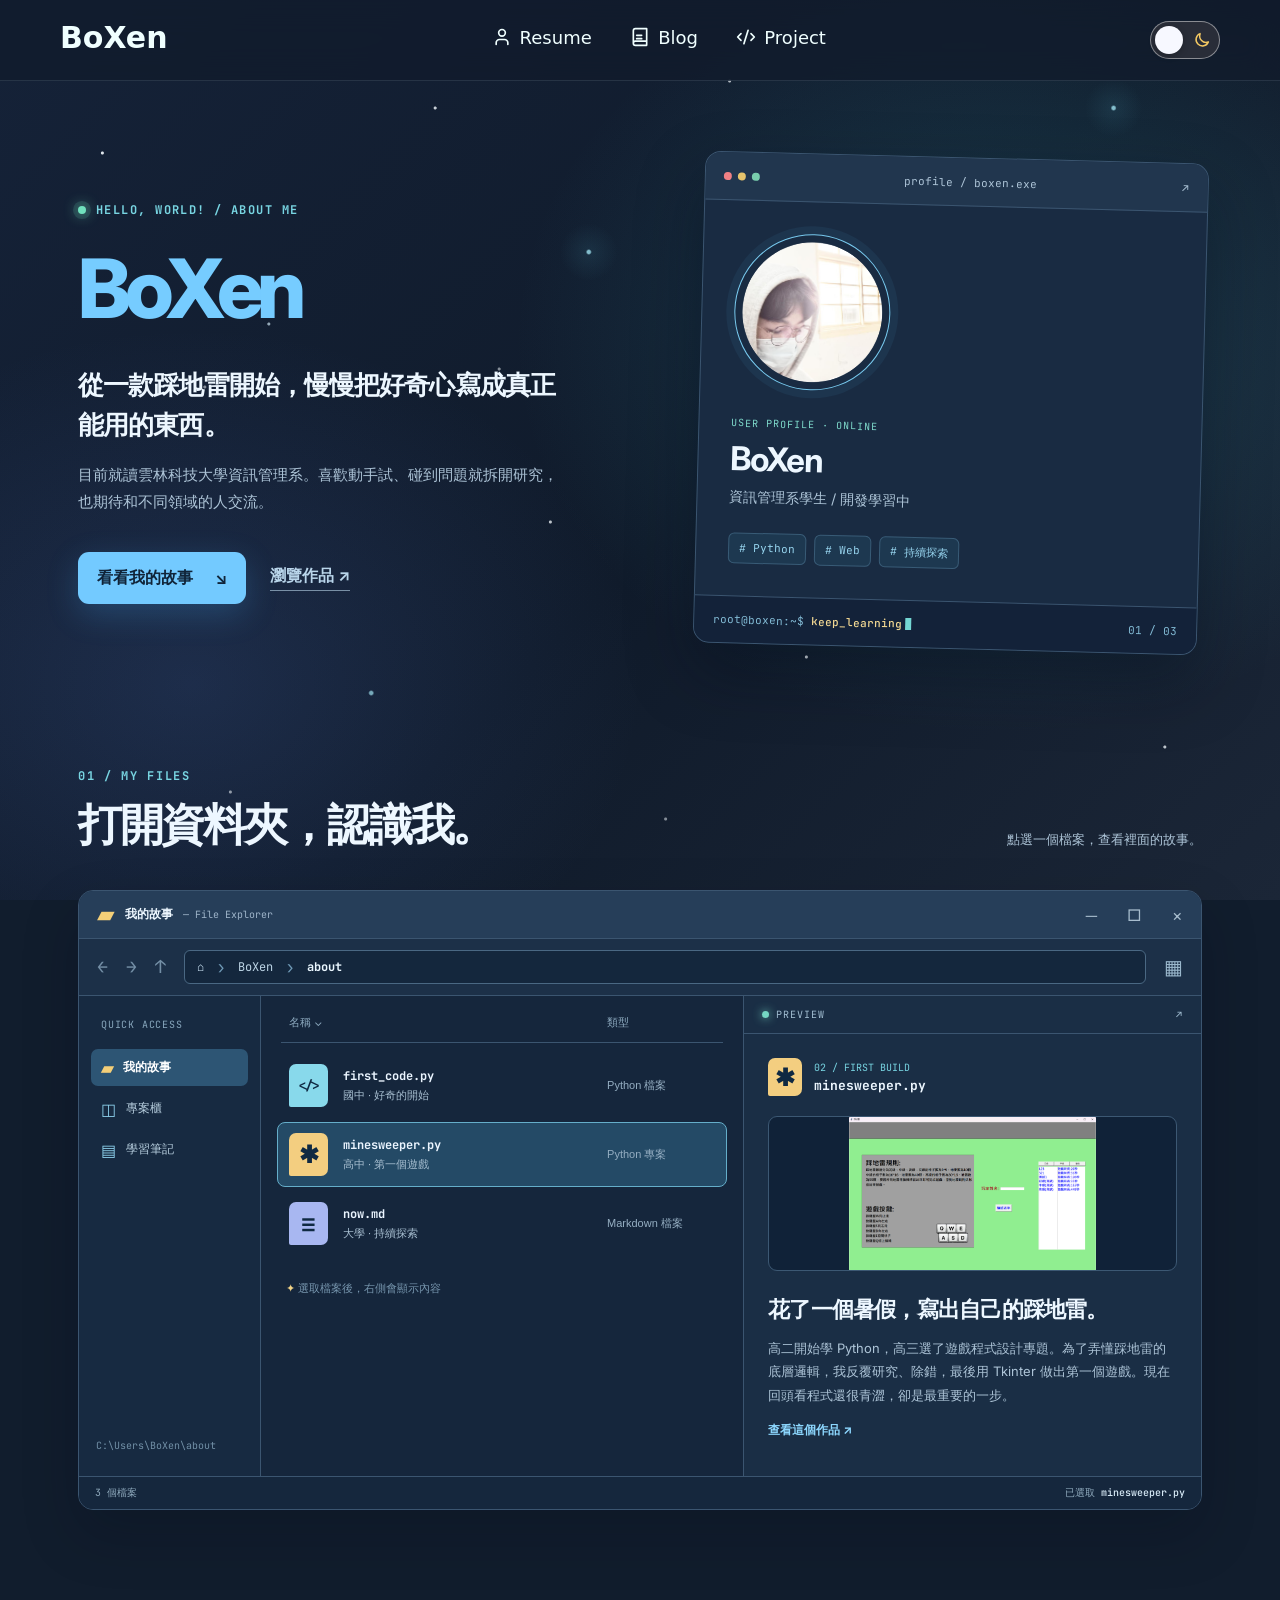
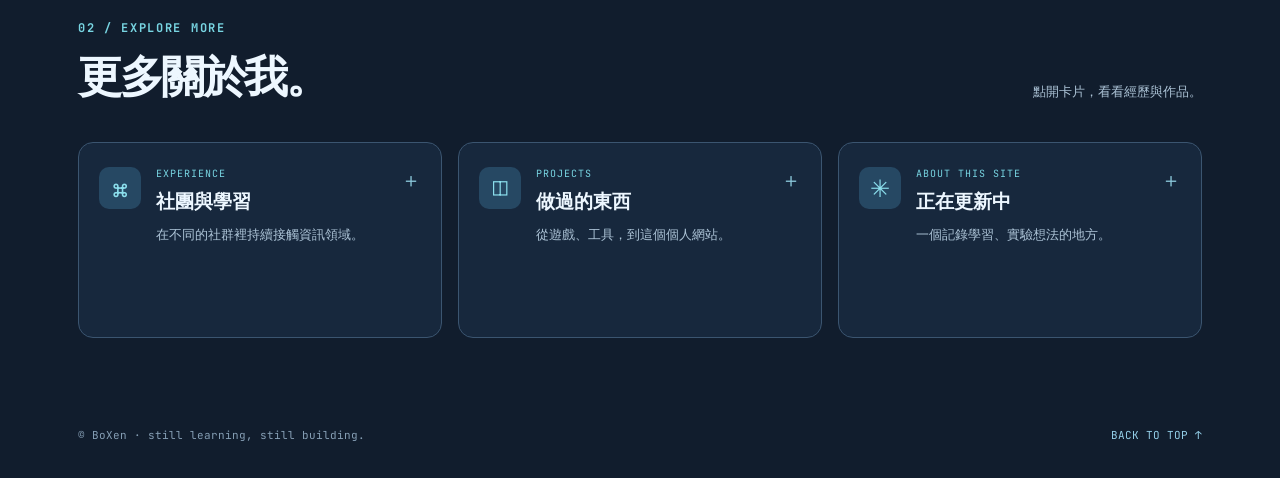
==== commit 7f108aac: "refactor: 統一多頁導覽與腳本載入" ====
--- a/about.html
+++ b/about.html
@@ -1,31 +1,43 @@
 <!DOCTYPE html>
 <html lang="zh-Hant">
 <head>
-  <meta charset="UTF-8">
-  <meta name="viewport" content="width=device-width, initial-scale=1.0">
-  <meta name="description" content="認識 BoXen：從第一個 Python 踩地雷遊戲，到持續探索程式與資訊領域的學習旅程。">
-  <link rel="stylesheet" href="assets/css/nav.css">
-  <link rel="stylesheet" href="assets/css/about.css">
-  <link rel="preconnect" href="https://fonts.googleapis.com">
-  <link rel="preconnect" href="https://fonts.gstatic.com" crossorigin>
-  <link href="https://fonts.googleapis.com/css2?family=Inter:wght@400;500;600;700;800&family=JetBrains+Mono:wght@400;500;700&display=swap" rel="stylesheet">
-  <link rel="stylesheet" href="assets/css/theme.css">
-  <script src="assets/js/theme.js"></script>
-  <script src="assets/js/nav.js" defer></script>
-  <script src="assets/js/about.js" defer></script>
-  <title>About Me · BoXen</title>
+    <meta charset="UTF-8">
+    <meta name="viewport" content="width=device-width, initial-scale=1.0">
+    <meta name="description" content="認識 BoXen：從第一個 Python 踩地雷遊戲，到持續探索程式與資訊領域的學習旅程。">
+    <link rel="preconnect" href="https://fonts.googleapis.com">
+    <link rel="preconnect" href="https://fonts.gstatic.com" crossorigin>
+    <link href="https://fonts.googleapis.com/css2?family=Inter:wght@400;500;600;700;800&family=JetBrains+Mono:wght@400;500;700&display=swap" rel="stylesheet">
+    <link rel="stylesheet" href="assets/css/nav.css">
+    <link rel="stylesheet" href="assets/css/about.css">
+    <link rel="stylesheet" href="assets/css/theme.css">
+    <script src="assets/js/theme.js"></script>
+    <script src="assets/js/nav.js" defer></script>
+    <script src="assets/js/about.js" defer></script>
+    <title>關於我｜BoXen</title>
 </head>
 <body class="main-body about-body">
   <nav class="custom-navbar" aria-label="主要導覽">
-    <div class="nav-container">
-      <a href="./index.html" class="nav-name">Boxen</a>
-      <div class="nav-menu">
-        <a href="./about.html" class="nav-item" aria-current="page"><svg aria-hidden="true" viewBox="0 0 24 24" class="nav-icon"><path d="M19 21v-2a4 4 0 0 0-4-4H9a4 4 0 0 0-4 4v2"/><circle cx="12" cy="7" r="4"/></svg><span>about me</span></a>
-        <a href="./blog.html" class="nav-item"><svg aria-hidden="true" viewBox="0 0 24 24" class="nav-icon"><path d="M4 19.5v-15A2.5 2.5 0 0 1 6.5 2H20v20H6.5a2.5 2.5 0 0 1 0-5H20"/><path d="M14 10H8"/><path d="M14 14H8"/></svg><span>blog</span></a>
-        <a href="./project.html" class="nav-item"><svg aria-hidden="true" viewBox="0 0 24 24" class="nav-icon"><path d="M18 16l4-4-4-4"/><path d="M6 8l-4 4 4 4"/><path d="M14.5 4l-5 16"/></svg><span>project</span></a>
+      <div class="nav-container">
+          <a href="./index.html" class="nav-name">BoXen</a>
+          <div class="nav-menu">
+              <a href="./resume.html" class="nav-item">
+                  <svg aria-hidden="true" focusable="false" viewBox="0 0 24 24" class="nav-icon"><path d="M19 21v-2a4 4 0 0 0-4-4H9a4 4 0 0 0-4 4v2"/><circle cx="12" cy="7" r="4"/></svg>
+                  <span>Resume</span>
+              </a>
+              <a href="./blog.html" class="nav-item">
+                  <svg aria-hidden="true" focusable="false" viewBox="0 0 24 24" class="nav-icon"><path d="M4 19.5v-15A2.5 2.5 0 0 1 6.5 2H20v20H6.5a2.5 2.5 0 0 1 0-5H20"/><path d="M14 10H8"/><path d="M14 14H8"/></svg>
+                  <span>Blog</span>
+              </a>
+              <a href="./project.html" class="nav-item">
+                  <svg aria-hidden="true" focusable="false" viewBox="0 0 24 24" class="nav-icon"><path d="M18 16l4-4-4-4"/><path d="M6 8l-4 4 4 4"/><path d="M14.5 4l-5 16"/></svg>
+                  <span>Project</span>
+              </a>
+          </div>
+          <button class="theme-toggle" type="button" aria-label="切換為淺色模式" aria-pressed="false">
+              <svg aria-hidden="true" viewBox="0 0 24 24"><path d="M12 3v2m0 14v2M3 12h2m14 0h2M5.6 5.6 7 7m10 10 1.4 1.4M18.4 5.6 17 7M7 17l-1.4 1.4"/><circle cx="12" cy="12" r="4"/></svg>
+              <svg aria-hidden="true" viewBox="0 0 24 24"><path d="M20.5 14.5A8.5 8.5 0 0 1 9.5 3.5 8.5 8.5 0 1 0 20.5 14.5Z"/></svg>
+          </button>
       </div>
-      <button class="theme-toggle" type="button" aria-label="切換為淺色模式" aria-pressed="false"><svg aria-hidden="true" viewBox="0 0 24 24"><path d="M12 3v2m0 14v2M3 12h2m14 0h2M5.6 5.6 7 7m10 10 1.4 1.4M18.4 5.6 17 7M7 17l-1.4 1.4"/><circle cx="12" cy="12" r="4"/></svg><svg aria-hidden="true" viewBox="0 0 24 24"><path d="M20.5 14.5A8.5 8.5 0 0 1 9.5 3.5 8.5 8.5 0 1 0 20.5 14.5Z"/></svg></button>
-    </div>
   </nav>
   <main class="about-shell">
     <section class="hero" aria-labelledby="hero-title">
--- a/assets/css/nav.css
+++ b/assets/css/nav.css
@@ -9,6 +9,7 @@
 }
 .custom-navbar{
     background-color: #54534d;
+    font-family: system-ui, "Noto Sans TC", sans-serif;
     opacity: 0.4;
     position: fixed;
     top: 0;
@@ -86,4 +87,4 @@
 }
 .nav-item:hover::after{
     transform: scaleY(1);
-}+}
--- a/assets/css/theme.css
+++ b/assets/css/theme.css
@@ -96,6 +96,9 @@
     outline-offset: 3px;
 }
 
+
+
+/*亮色主題*/
 html[data-theme='light'] .theme-toggle {
     background: #dcecff;
     color: #c77a12;
